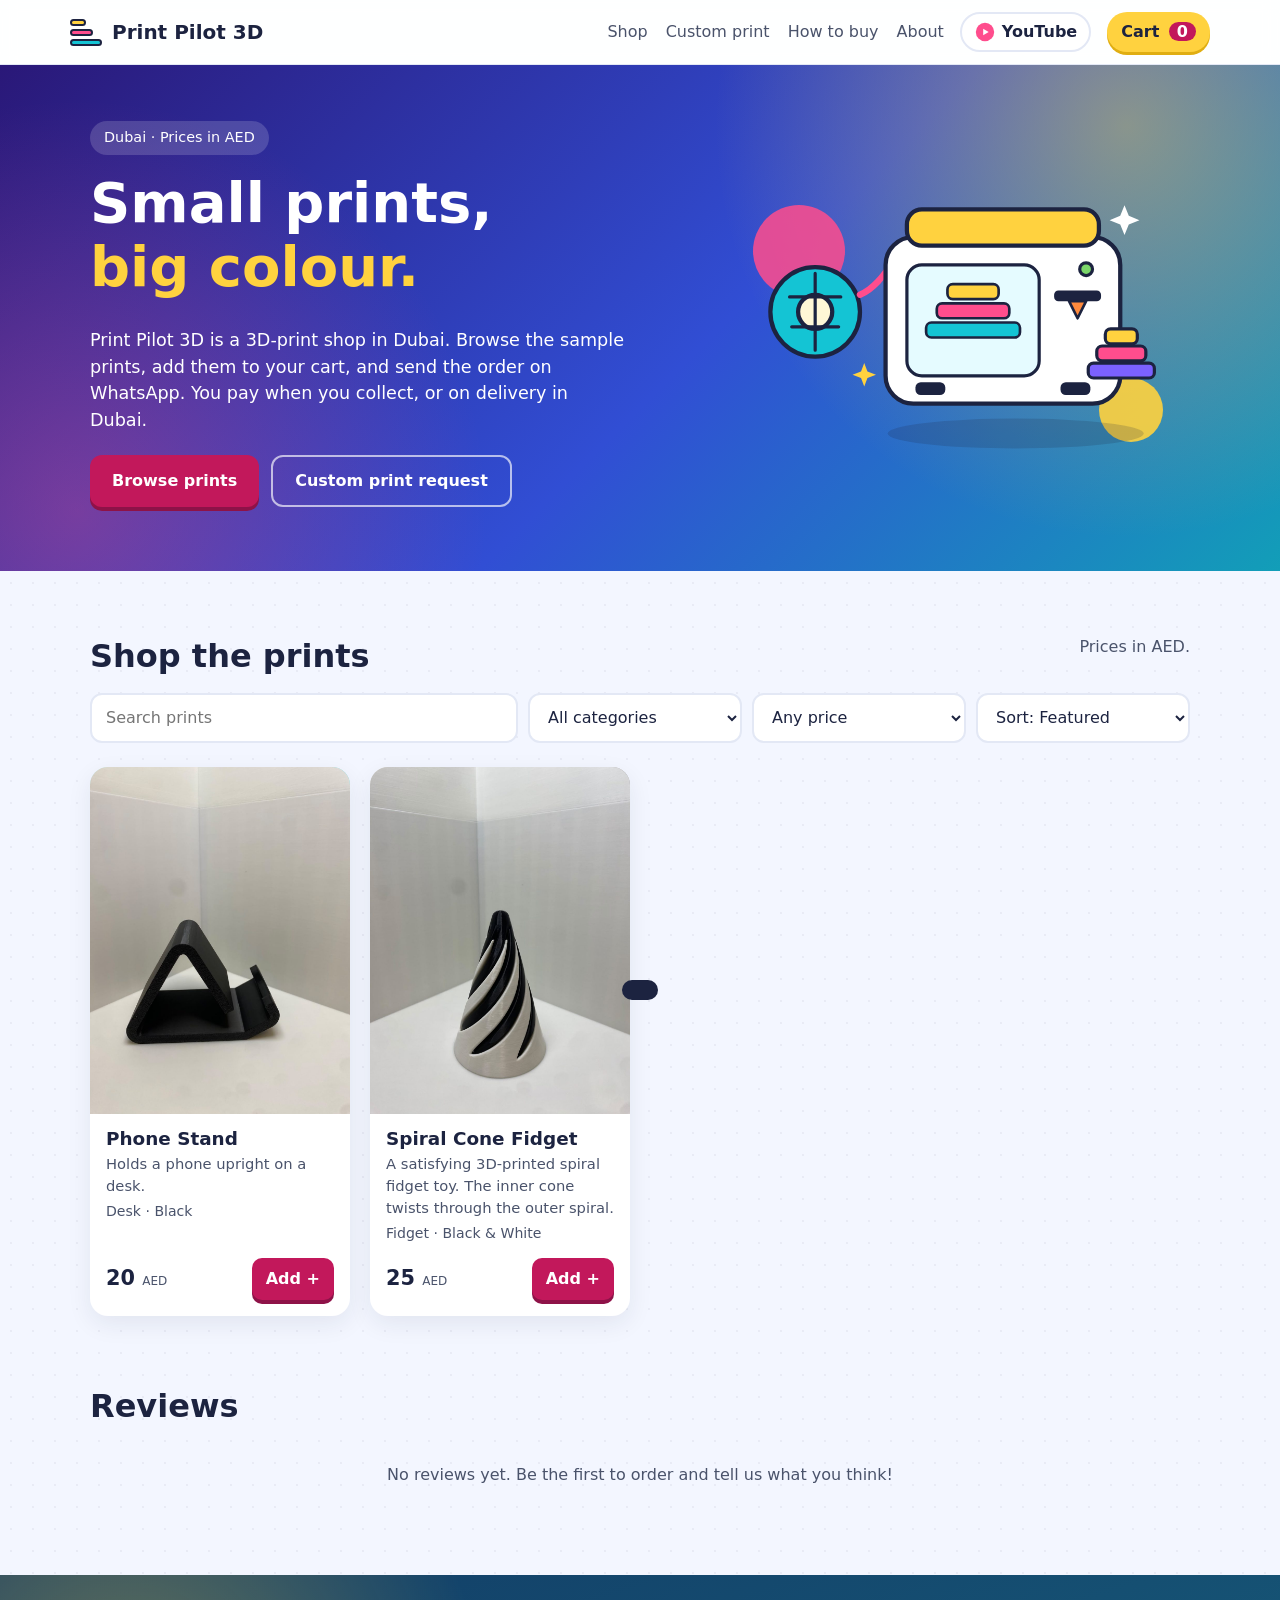
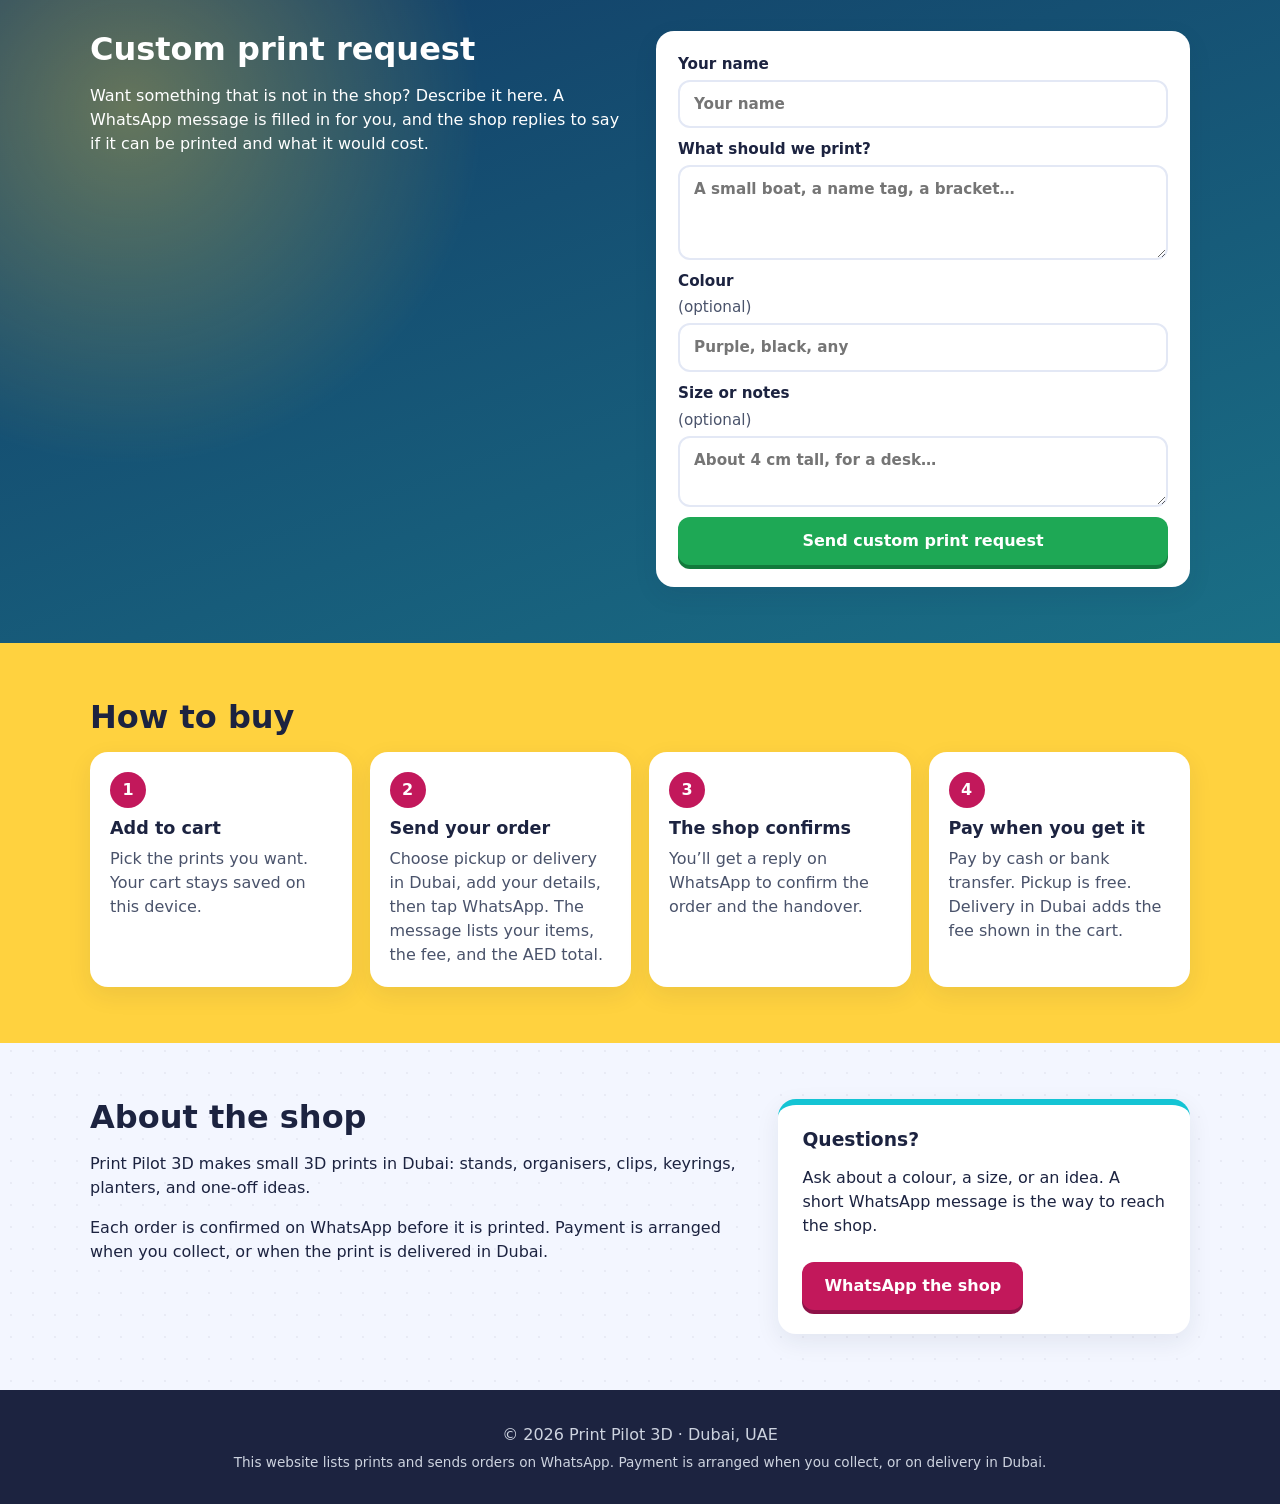
==== index.html @ 1ebc26e0 "Lock down the shop and block unsafe deploys Add a content security policy, keep orders on the shop W" ====
<!DOCTYPE html>
<html lang="en">
<head>
<!--
  Print Pilot 3D
  Products, prices, and the WhatsApp number live in script.js (look for SHOP and PRODUCTS).
  The shop name in the title is filled in from that same file.
-->
<meta charset="UTF-8">
<meta name="viewport" content="width=device-width, initial-scale=1">
<meta http-equiv="Content-Security-Policy" content="default-src 'self'; script-src 'self'; style-src 'self' https://fonts.googleapis.com; font-src 'self' https://fonts.gstatic.com; img-src 'self' data:; connect-src 'self' https://fonts.googleapis.com https://fonts.gstatic.com; form-action 'none'; base-uri 'self'; object-src 'none'">
<meta name="referrer" content="strict-origin-when-cross-origin">
<title>Print Pilot 3D – 3D prints in Dubai</title>
<meta name="description" content="Print Pilot 3D is a 3D-print shop in Dubai. Browse sample prints, request a custom print, and send your order on WhatsApp. Prices in AED.">
<meta name="theme-color" content="#2a1878">
<link rel="canonical" href="https://printpilot3d.github.io/">
<meta property="og:title" content="Print Pilot 3D">
<meta property="og:description" content="A colourful 3D-print shop in Dubai. Order on WhatsApp. Prices in AED.">
<meta property="og:type" content="website">
<meta property="og:url" content="https://printpilot3d.github.io/">
<link rel="icon" href="favicon.svg" type="image/svg+xml">
<link rel="preconnect" href="https://fonts.googleapis.com">
<link rel="preconnect" href="https://fonts.gstatic.com" crossorigin>
<link href="https://fonts.googleapis.com/css2?family=Fredoka:wght@400;500;600;700&display=swap" rel="stylesheet">
<link rel="stylesheet" href="style.css">
</head>
<body>
<a class="skip" href="#shop">Skip to prints</a>

<header class="topbar" id="top">
  <div class="container topbar-inner">
    <a href="#top" class="brand">
      <span class="brand-mark" aria-hidden="true"><span></span><span></span><span></span></span>
      <span data-shop-name>Print Pilot 3D</span>
    </a>
    <nav class="nav" aria-label="Page">
      <a href="#shop">Shop</a>
      <a href="#custom">Custom print</a>
      <a href="#how">How to buy</a>
      <a href="#about">About</a>
    </nav>
    <a id="youtubeLink" class="yt-link" target="_blank" rel="noopener noreferrer" hidden>
      <svg viewBox="0 0 24 24" aria-hidden="true"><circle cx="12" cy="12" r="10" fill="#ff4d8d"></circle><path d="M10 8.5v7l6-3.5z" fill="#fff"></path></svg>
      <span>YouTube</span>
    </a>
    <button class="cart-btn" id="cartOpen" type="button" aria-label="Open cart">Cart <span id="cartCount">0</span></button>
  </div>
</header>

<section class="hero">
  <div class="container hero-inner">
    <div class="hero-text">
      <span class="pill">Dubai · Prices in AED</span>
      <h1>Small prints,<br><span class="hl">big colour.</span></h1>
      <p>Print Pilot 3D is a 3D-print shop in Dubai. Browse the sample prints, add them to your cart, and send the order on WhatsApp. You pay when you collect, or on delivery in Dubai.</p>
      <div class="hero-cta">
        <a href="#shop" class="btn btn-primary">Browse prints</a>
        <a href="#custom" class="btn btn-ghost">Custom print request</a>
      </div>
    </div>
    <div class="hero-art" aria-hidden="true">
      <span class="blob b1"></span>
      <span class="blob b2"></span>
      <svg class="hero-svg" viewBox="0 0 400 300" preserveAspectRatio="xMidYMid meet">
        <ellipse cx="250" cy="262" rx="120" ry="14" fill="rgba(28,35,64,.18)"/>
        <g class="spool">
          <circle cx="62" cy="148" r="42" fill="#14c4d4" stroke="#1c2340" stroke-width="4"/>
          <circle cx="62" cy="148" r="16" fill="#fff7d6" stroke="#1c2340" stroke-width="4"/>
          <path d="M62 112 v72 M38 134 h48 M40 162 h44" stroke="#1c2340" stroke-width="3" stroke-linecap="round"/>
        </g>
        <path d="M104 132 C132 120 140 78 168 74" fill="none" stroke="#ff4d8d" stroke-width="6" stroke-linecap="round"/>
        <rect x="128" y="78" width="220" height="156" rx="26" fill="#ffffff" stroke="#1c2340" stroke-width="4"/>
        <rect x="148" y="52" width="180" height="34" rx="14" fill="#ffd23f" stroke="#1c2340" stroke-width="4"/>
        <circle cx="316" cy="108" r="6" fill="#7bd66a" stroke="#1c2340" stroke-width="3"/>
        <rect x="148" y="104" width="124" height="104" rx="14" fill="#e5fbff" stroke="#1c2340" stroke-width="3"/>
        <rect x="166" y="158" width="88" height="14" rx="5" fill="#14c4d4" stroke="#1c2340" stroke-width="2.5"/>
        <rect x="176" y="140" width="68" height="14" rx="5" fill="#ff4d8d" stroke="#1c2340" stroke-width="2.5"/>
        <rect x="186" y="122" width="48" height="14" rx="5" fill="#ffd23f" stroke="#1c2340" stroke-width="2.5"/>
        <rect x="286" y="128" width="44" height="10" rx="4" fill="#1c2340"/>
        <path d="M300 138 h16 l-8 16 z" fill="#ff8a3d" stroke="#1c2340" stroke-width="2.5" stroke-linejoin="round"/>
        <rect x="156" y="214" width="28" height="12" rx="5" fill="#1c2340"/>
        <rect x="292" y="214" width="28" height="12" rx="5" fill="#1c2340"/>
        <g class="mini-print">
          <rect x="318" y="196" width="62" height="14" rx="5" fill="#7b61ff" stroke="#1c2340" stroke-width="3"/>
          <rect x="326" y="180" width="46" height="14" rx="5" fill="#ff4d8d" stroke="#1c2340" stroke-width="3"/>
          <rect x="334" y="164" width="30" height="14" rx="5" fill="#ffd23f" stroke="#1c2340" stroke-width="3"/>
        </g>
        <path d="M352 48 l4 10 10 4 -10 4 -4 10 -4 -10 -10 -4 10 -4 z" fill="#ffffff"/>
        <path d="M108 196 l3 8 8 3 -8 3 -3 8 -3 -8 -8 -3 8 -3 z" fill="#ffd23f"/>
      </svg>
    </div>
  </div>
</section>

<main id="shop" class="container">
  <div class="section-head">
    <h2>Shop the prints</h2>
    <p class="muted">Prices in AED.</p>
  </div>

  <p id="exampleBanner" class="notice" hidden><strong>Example prints.</strong> Anything with an EXAMPLE label is a sample, not real stock. Replace those in <code>script.js</code> before you take orders.</p>

  <div class="filters">
    <input type="search" id="search" placeholder="Search prints" aria-label="Search prints">
    <select id="categoryFilter" aria-label="Filter by category"><option value="all">All categories</option></select>
    <select id="priceFilter" aria-label="Filter by price">
      <option value="all">Any price</option>
      <option value="under-25">Under 25 AED</option>
      <option value="25-40">25 – 40 AED</option>
      <option value="over-40">Over 40 AED</option>
    </select>
    <select id="sort" aria-label="Sort">
      <option value="default">Sort: Featured</option>
      <option value="price-asc">Price: low to high</option>
      <option value="price-desc">Price: high to low</option>
      <option value="name">Name A–Z</option>
    </select>
  </div>

  <div id="grid" class="grid"></div>
  <p id="empty" class="empty" hidden>No prints match that search. Try a different word.</p>

  <section id="reviews" class="reviews" aria-labelledby="reviewsTitle">
    <div class="section-head">
      <h2 id="reviewsTitle">Reviews</h2>
    </div>
    <div id="reviewList" class="review-list" hidden></div>
    <p id="reviewEmpty" class="empty" hidden>No reviews yet. Be the first to order and tell us what you think!</p>
  </section>
</main>

<section id="custom" class="custom-band">
  <div class="container custom-inner">
    <div>
      <h2>Custom print request</h2>
      <p>Want something that is not in the shop? Describe it here. A WhatsApp message is filled in for you, and the shop replies to say if it can be printed and what it would cost.</p>
    </div>
    <form id="customForm" class="custom-form">
      <label>Your name
        <input name="name" required maxlength="80" autocomplete="name" placeholder="Your name">
      </label>
      <label>What should we print?
        <textarea name="idea" required maxlength="400" rows="3" placeholder="A small boat, a name tag, a bracket…"></textarea>
      </label>
      <label>Colour <span class="optional">(optional)</span>
        <input name="colour" maxlength="40" placeholder="Purple, black, any">
      </label>
      <label>Size or notes <span class="optional">(optional)</span>
        <textarea name="notes" maxlength="300" rows="2" placeholder="About 4 cm tall, for a desk…"></textarea>
      </label>
      <p class="form-error" id="customError" hidden></p>
      <button type="submit" class="btn btn-wa">Send custom print request</button>
      <a id="customWaLink" class="fallback" href="#" target="_blank" rel="noopener noreferrer" hidden>WhatsApp did not open? Tap here to send the message.</a>
    </form>
  </div>
</section>

<section id="how" class="band">
  <div class="container">
    <h2>How to buy</h2>
    <ol class="steps">
      <li><span>1</span><h3>Add to cart</h3><p>Pick the prints you want. Your cart stays saved on this device.</p></li>
      <li><span>2</span><h3>Send your order</h3><p>Choose pickup or delivery in Dubai, add your details, then tap WhatsApp. The message lists your items, the fee, and the AED total.</p></li>
      <li><span>3</span><h3>The shop confirms</h3><p>You’ll get a reply on WhatsApp to confirm the order and the handover.</p></li>
      <li><span>4</span><h3>Pay when you get it</h3><p>Pay by cash or bank transfer. Pickup is free. Delivery in Dubai adds the fee shown in the cart.</p></li>
    </ol>
  </div>
</section>

<section id="about" class="container about">
  <div>
    <h2>About the shop</h2>
    <p>Print Pilot 3D makes small 3D prints in Dubai: stands, organisers, clips, keyrings, planters, and one-off ideas.</p>
    <p>Each order is confirmed on WhatsApp before it is printed. Payment is arranged when you collect, or when the print is delivered in Dubai.</p>
  </div>
  <div class="about-box">
    <h3>Questions?</h3>
    <p>Ask about a colour, a size, or an idea. A short WhatsApp message is the way to reach the shop.</p>
    <a class="btn btn-primary" id="waContact" href="#" target="_blank" rel="noopener noreferrer">WhatsApp the shop</a>
  </div>
</section>

<footer class="footer">
  <div class="container">
    <p>© <span id="year"></span> <span data-shop-name>Print Pilot 3D</span> · Dubai, UAE</p>
    <p class="small">This website lists prints and sends orders on WhatsApp. Payment is arranged when you collect, or on delivery in Dubai.</p>
  </div>
</footer>

<div class="overlay" id="overlay" hidden></div>
<aside class="drawer" id="drawer" aria-hidden="true" aria-label="Shopping cart">
  <div class="drawer-head">
    <h2>Your cart</h2>
    <button class="icon-btn" id="cartClose" type="button" aria-label="Close cart">✕</button>
  </div>
  <div id="cartItems" class="cart-items"></div>
  <div class="cart-breakdown">
    <div class="cart-line"><span>Subtotal</span><strong id="cartSubtotal">0 AED</strong></div>
    <div class="cart-line"><span id="feeLabel">Pickup (free)</span><strong id="cartFee">0 AED</strong></div>
    <div class="cart-total"><span>Total</span><strong id="cartTotal">0 AED</strong></div>
  </div>

  <form id="orderForm" class="order-form" novalidate>
    <h3>Checkout</h3>
    <p class="small muted">This sends your order on WhatsApp so the shop can confirm it. Pickup is free. Delivery in Dubai is added to the total.</p>
    <fieldset class="ship-choice">
      <legend>How should we hand it over?</legend>
      <label class="ship-option">
        <input type="radio" name="fulfillment" value="pickup" checked>
        <span><strong>Pickup (free)</strong><small>Collect in Dubai</small></span>
      </label>
      <label class="ship-option">
        <input type="radio" name="fulfillment" value="delivery">
        <span><strong id="deliveryOptionName">Delivery in Dubai (+15 AED)</strong><small>Added to the total</small></span>
      </label>
    </fieldset>
    <fieldset class="ship-choice">
      <legend>How will you pay?</legend>
      <label class="ship-option">
        <input type="radio" name="payment" value="cash" checked>
        <span><strong>Cash on pickup or delivery</strong></span>
      </label>
      <label class="ship-option">
        <input type="radio" name="payment" value="transfer">
        <span><strong>Bank transfer</strong><small>We'll send bank details on WhatsApp after you order</small></span>
      </label>
      <label class="ship-option" id="cardOption" hidden>
        <input type="radio" name="payment" value="card">
        <span><strong>Card payment online</strong><small>A pay button appears after you send the order</small></span>
      </label>
    </fieldset>
    <label>Name
      <input name="name" required maxlength="80" autocomplete="name" placeholder="Your name">
    </label>
    <label>Phone
      <input name="phone" type="tel" required maxlength="30" autocomplete="tel" inputmode="tel" placeholder="05x xxx xxxx">
    </label>
    <div id="addressFields" hidden>
      <label>Area
        <input id="areaInput" name="area" maxlength="80" autocomplete="address-level2" placeholder="Marina, JVC, Deira…">
      </label>
      <label>Building / villa
        <input id="buildingInput" name="building" maxlength="120" autocomplete="address-line1" placeholder="Building, villa, and apartment">
      </label>
    </div>
    <label>Notes
      <textarea name="notes" maxlength="300" rows="2" placeholder="Colour, gate, floor, or anything else"></textarea>
    </label>
    <p class="form-error" id="formError" hidden></p>
    <button type="submit" class="btn btn-wa">Order on WhatsApp</button>
    <a id="orderWaLink" class="fallback" href="#" target="_blank" rel="noopener noreferrer" hidden>WhatsApp did not open? Tap here to send the message.</a>
    <a id="cardPayLink" class="btn btn-primary" target="_blank" rel="noopener noreferrer" hidden>Pay by card</a>
    <button type="button" class="link-btn" id="clearCart">Clear cart</button>
    <a class="link-btn" href="#custom" id="customFromCart">Custom print request</a>
  </form>
</aside>

<div class="toast" id="toast" role="status" aria-live="polite"></div>
<noscript><p class="noscript">This shop needs JavaScript to show the prints and the cart.</p></noscript>
<script src="script.js"></script>
</body>
</html>
---- style.css ----
/* =====================================================================
   Colours — change these to recolour the whole shop.
   Cyan, magenta, and yellow are the filament colours of Print Pilot 3D.
   ===================================================================== */
:root {
  --cyan: #14c4d4;
  --cyan-d: #0b7f8c;
  --magenta: #ff4d8d;
  --magenta-d: #c2185b;
  --yellow: #ffd23f;
  --yellow-d: #e0ae12;
  --orange: #ff8a3d;
  --violet: #6d56e8;
  --lime: #5cb85c;
  --ink: #1c2340;
  --muted: #4a536b;
  --bg: #f3f6ff;
  --card: #fff;
  --line: #e3e8f5;
  --radius: 18px;
  --shadow: 0 8px 24px rgba(28, 35, 64, .08);
}

* { box-sizing: border-box; }
html { scroll-behavior: smooth; }
body {
  margin: 0;
  font-family: "Fredoka", system-ui, -apple-system, "Segoe UI", Roboto, sans-serif;
  color: var(--ink);
  background-color: var(--bg);
  background-image: radial-gradient(rgba(28, 35, 64, .05) 1px, transparent 1px);
  background-size: 22px 22px;
  line-height: 1.5;
  overflow-wrap: break-word;
}
body.lock { overflow: hidden; }
a { color: inherit; }
h1, h2, h3 { line-height: 1.15; margin: 0 0 .5em; }
button, input, select, textarea { font: inherit; color: inherit; }
.container { max-width: 1140px; margin: 0 auto; padding: 0 20px; }
.muted { color: var(--muted); }
.small { font-size: .85rem; }
.optional { font-weight: 500; color: var(--muted); }

.skip {
  position: absolute;
  left: 12px;
  top: -48px;
  background: #fff;
  color: var(--ink);
  padding: 8px 12px;
  border-radius: 10px;
  z-index: 80;
}
.skip:focus { top: 12px; }

.topbar {
  position: sticky;
  top: 0;
  z-index: 20;
  background: rgba(255, 255, 255, .92);
  backdrop-filter: blur(8px);
  border-bottom: 1px solid var(--line);
}
.topbar-inner {
  display: flex;
  align-items: center;
  gap: 16px;
  min-height: 64px;
  flex-wrap: wrap;
  padding: 8px 0;
}
.brand {
  display: flex;
  align-items: center;
  gap: 10px;
  font-weight: 700;
  font-size: 1.25rem;
  text-decoration: none;
}
.brand-mark {
  width: 32px;
  height: 32px;
  display: grid;
  align-content: center;
  gap: 3px;
}
.brand-mark span {
  display: block;
  height: 7px;
  border-radius: 4px;
  border: 2px solid var(--ink);
}
.brand-mark span:nth-child(1) { width: 16px; background: var(--yellow); }
.brand-mark span:nth-child(2) { width: 23px; background: var(--magenta); }
.brand-mark span:nth-child(3) { width: 32px; background: var(--cyan); margin-left: 0; }
.nav { display: flex; gap: 18px; margin-left: auto; flex-wrap: wrap; }
.nav a { text-decoration: none; font-weight: 500; color: var(--muted); }
.nav a:hover { color: var(--cyan-d); }
.yt-link {
  display: inline-flex;
  align-items: center;
  gap: 6px;
  text-decoration: none;
  font-weight: 700;
  background: #fff;
  border: 2px solid var(--line);
  color: var(--ink);
  border-radius: 999px;
  padding: 6px 12px;
  min-height: 40px;
}
.yt-link svg { width: 22px; height: 22px; display: block; }
.yt-link[hidden] { display: none; }
.cart-btn {
  border: 0;
  background: var(--yellow);
  font-weight: 600;
  padding: 8px 14px;
  border-radius: 999px;
  cursor: pointer;
  box-shadow: 0 3px 0 var(--yellow-d);
}
.cart-btn span {
  background: var(--magenta-d);
  color: #fff;
  border-radius: 999px;
  padding: 0 8px;
  margin-left: 4px;
}
.cart-btn.bump { animation: bump .4s; }
@keyframes bump { 50% { transform: scale(1.12); } }

.hero {
  background:
    radial-gradient(circle at 88% 12%, rgba(255, 210, 63, .45), transparent 34%),
    radial-gradient(circle at 6% 88%, rgba(255, 77, 141, .35), transparent 32%),
    linear-gradient(135deg, #2a1878 0%, #314ed4 55%, #129eb8 100%);
  color: #fff;
  overflow: hidden;
}
.hero-inner {
  display: grid;
  grid-template-columns: 1.15fr .85fr;
  gap: 30px;
  align-items: center;
  padding-top: 56px;
  padding-bottom: 64px;
}
.hero h1 { font-size: clamp(2.1rem, 5vw, 3.5rem); }
.hl { color: var(--yellow); }
.hero p { font-size: 1.1rem; max-width: 540px; }
.pill {
  display: inline-block;
  background: rgba(255, 255, 255, .16);
  padding: 6px 14px;
  border-radius: 999px;
  font-size: .9rem;
  margin-bottom: 16px;
}
.hero-cta { display: flex; gap: 12px; flex-wrap: wrap; margin-top: 22px; }
.btn {
  display: inline-flex;
  align-items: center;
  justify-content: center;
  gap: 6px;
  border: 0;
  font-weight: 600;
  padding: 12px 22px;
  border-radius: 12px;
  cursor: pointer;
  text-decoration: none;
  text-align: center;
  transition: transform .15s, box-shadow .15s;
}
.btn:hover { transform: translateY(-2px); }
.btn:disabled { transform: none; }
.btn-primary { background: var(--magenta-d); color: #fff; box-shadow: 0 4px 0 #8e1248; }
.btn-ghost { background: #fff; color: var(--ink); border: 2px solid var(--line); }
.hero .btn-ghost { background: transparent; color: #fff; border-color: rgba(255, 255, 255, .65); }
.btn-wa { background: #1ea855; color: #fff; box-shadow: 0 4px 0 #127a3c; width: 100%; }
.hero-art { position: relative; height: 320px; }
.hero-svg { position: relative; z-index: 1; width: 100%; height: 100%; display: block; }
.blob { position: absolute; border-radius: 50%; z-index: 0; }
.b1 { width: 92px; height: 92px; background: rgba(255, 77, 141, .85); left: 4%; top: 16%; }
.b2 { width: 64px; height: 64px; background: rgba(255, 210, 63, .9); right: 6%; bottom: 10%; }
.spool, .mini-print { transform-box: fill-box; transform-origin: center; }
.spool { animation: bob 5s ease-in-out infinite; }
.mini-print { animation: bob 4.2s ease-in-out infinite; animation-delay: -1.4s; }
@keyframes bob { 50% { transform: translateY(-8px); } }

.section-head {
  display: flex;
  justify-content: space-between;
  align-items: end;
  flex-wrap: wrap;
  gap: 8px;
  margin: 48px 0 18px;
}
.section-head h2 { font-size: 2rem; margin: 0; }
.notice {
  background: #fff4f8;
  border: 2px dashed var(--magenta-d);
  border-radius: 16px;
  padding: 12px 16px;
  margin: 0 0 18px;
}
.notice code {
  font-family: ui-monospace, SFMono-Regular, Menlo, Consolas, monospace;
  font-size: .92em;
  background: #fff;
  padding: 0 5px;
  border-radius: 5px;
}
.filters { display: grid; grid-template-columns: 2fr 1fr 1fr 1fr; gap: 10px; margin-bottom: 24px; }
.filters input, .filters select, .order-form input:not([type="radio"]), .order-form textarea, .custom-form input, .custom-form textarea {
  font: inherit;
  padding: 11px 14px;
  border: 2px solid var(--line);
  border-radius: 12px;
  background: #fff;
  width: 100%;
}
.filters input:focus, .filters select:focus, .order-form input:focus, .order-form textarea:focus, .custom-form input:focus, .custom-form textarea:focus {
  outline: none;
  border-color: var(--violet);
  box-shadow: 0 0 0 3px rgba(109, 86, 232, .18);
}
:focus-visible { outline: 3px solid var(--violet); outline-offset: 2px; }

.grid {
  display: grid;
  grid-template-columns: repeat(auto-fill, minmax(230px, 1fr));
  gap: 20px;
  padding-bottom: 64px;
}
.product {
  background: var(--card);
  border-radius: var(--radius);
  box-shadow: var(--shadow);
  overflow: hidden;
  display: flex;
  flex-direction: column;
  transition: transform .2s, box-shadow .2s;
}
.product:hover { transform: translateY(-4px); box-shadow: 0 14px 30px rgba(28, 35, 64, .14); }
.thumb {
  position: relative;
  aspect-ratio: 4 / 3;
  display: flex;
  align-items: flex-end;
  justify-content: center;
  padding: 12px 12px 8px;
  background: linear-gradient(135deg, #ddd6ff, var(--violet));
}
.art { width: min(88%, 230px); margin-top: 16px; }
.art svg, .ci-thumb svg { width: 100%; height: auto; display: block; }
.art img.photo, .ci-thumb img.photo { width: 100%; height: 100%; object-fit: cover; object-position: center; display: block; }
.thumb.has-photo { padding: 0; align-items: stretch; }
.thumb.has-photo .art { position: relative; width: 100%; height: 100%; margin: 0; }
.thumb.has-photo .art img.photo { border-radius: 0; }
.thumb .photo-alt { position: absolute; inset: 0; opacity: 0; }
.thumb:hover .photo-alt,
.thumb.show-alt .photo-alt { opacity: 1; }
.ci-thumb.has-photo { padding: 0; overflow: hidden; }
.ci-thumb.has-photo img.photo { border-radius: 10px; }
.tag {
  position: absolute;
  z-index: 2;
  top: 10px;
  left: 10px;
  background: var(--ink);
  color: #fff;
  border: 2px solid var(--yellow);
  font-size: .72rem;
  font-weight: 700;
  padding: 2px 9px;
  border-radius: 999px;
  letter-spacing: .04em;
}
.p-body { padding: 14px 16px 16px; display: flex; flex-direction: column; gap: 4px; flex: 1; }
.p-body h3 { font-size: 1.15rem; margin: 0; }
.blurb { margin: 0; color: var(--muted); font-size: .92rem; }
.p-meta { font-size: .88rem; color: var(--muted); }
.example-note {
  margin: 2px 0 0;
  font-size: .75rem;
  font-weight: 700;
  letter-spacing: .03em;
  text-transform: uppercase;
  color: var(--magenta-d);
}
.p-foot { display: flex; justify-content: space-between; align-items: center; margin-top: auto; padding-top: 10px; gap: 8px; }
.price { font-size: 1.3rem; font-weight: 700; }
.price small { font-size: .75rem; color: var(--muted); font-weight: 500; }
.add { padding: 9px 14px; border-radius: 10px; }
.add:disabled { background: #b7bdcc; box-shadow: none; cursor: not-allowed; color: #fff; }
.empty { text-align: center; color: var(--muted); padding: 20px 0 60px; }
.reviews { padding-bottom: 12px; }
.reviews .section-head { margin-top: 8px; }
.review-list { display: grid; grid-template-columns: repeat(auto-fill, minmax(240px, 1fr)); gap: 16px; padding-bottom: 36px; }
.review-list[hidden] { display: none; }
.review { background: var(--card); border-radius: var(--radius); box-shadow: var(--shadow); padding: 16px 18px; }
.review-text { margin: 0 0 10px; }
.review-who { margin: 0; font-weight: 700; }
.review-product { margin: 2px 0 0; color: var(--muted); font-size: .88rem; }
.stars { margin: 0 0 8px; color: #7a5b00; letter-spacing: .08em; font-size: 1.05rem; }

/* Picture backgrounds. The class is "t-" plus the category in lowercase.
   Desk, Tech, Fidget, Cables, Gifts, and Home are ready. A new category uses purple
   unless you add a matching rule here. */
.t-desk { background: linear-gradient(135deg, #c8f6fb, #14c4d4); }
.t-fidget { background: linear-gradient(135deg, #f7f7f8, #2c2c33); }
.t-tech { background: linear-gradient(135deg, #ddd6ff, #6d56e8); }
.t-cables { background: linear-gradient(135deg, #ffe0c2, #ff8a3d); }
.t-gifts { background: linear-gradient(135deg, #ffd0e2, #ff4d8d); }
.t-home { background: linear-gradient(135deg, #d9f5c8, #5cb85c); }

.custom-band {
  background:
    radial-gradient(circle at 10% 20%, rgba(255, 210, 63, .35), transparent 28%),
    linear-gradient(160deg, #123c66 0%, #1a6f86 100%);
  color: #fff;
  padding: 56px 0;
}
.custom-band h2 { font-size: 2rem; }
.custom-inner { display: grid; grid-template-columns: 1fr 1fr; gap: 32px; align-items: start; }
.custom-form, .about-box, .steps li {
  background: #fff;
  color: var(--ink);
  border-radius: var(--radius);
  box-shadow: var(--shadow);
}
.custom-form { padding: 22px; display: flex; flex-direction: column; gap: 10px; }
.custom-form label, .order-form label { display: flex; flex-direction: column; gap: 4px; font-weight: 600; font-size: .95rem; }

.band { background: var(--yellow); padding: 56px 0; }
.band h2 { font-size: 2rem; }
.steps { list-style: none; padding: 0; margin: 0; display: grid; grid-template-columns: repeat(4, 1fr); gap: 18px; }
.steps li { padding: 20px; }
.steps span {
  display: inline-grid;
  place-items: center;
  width: 36px;
  height: 36px;
  border-radius: 50%;
  background: var(--magenta-d);
  color: #fff;
  font-weight: 700;
  margin-bottom: 10px;
}
.steps h3 { font-size: 1.1rem; }
.steps p { margin: 0; color: var(--muted); }

.about { display: grid; grid-template-columns: 1.6fr 1fr; gap: 30px; padding: 56px 20px; align-items: start; }
.about h2 { font-size: 2rem; }
.about-box { padding: 24px; border-top: 6px solid var(--cyan); }
.about-box .btn { margin-top: 8px; }

.footer { background: var(--ink); color: #cdd3df; padding: 28px 0; text-align: center; }
.footer p { margin: .3em 0; }

.overlay { position: fixed; inset: 0; background: rgba(10, 14, 25, .45); z-index: 30; }
.drawer {
  position: fixed;
  top: 0;
  right: 0;
  height: 100%;
  width: min(420px, 100%);
  background: #fff;
  z-index: 40;
  transform: translateX(100%);
  transition: transform .3s ease;
  display: flex;
  flex-direction: column;
  padding: 20px;
  overflow-y: auto;
}
.drawer.open { transform: none; }
.drawer-head { display: flex; justify-content: space-between; align-items: center; }
.drawer-head h2 { margin: 0; }
.icon-btn {
  border: 0;
  background: var(--bg);
  width: 36px;
  height: 36px;
  border-radius: 50%;
  cursor: pointer;
  font-size: 1rem;
}
.cart-items { margin: 16px 0; display: flex; flex-direction: column; gap: 10px; }
.cart-empty { color: var(--muted); text-align: center; padding: 20px 0; }
.ci {
  display: grid;
  grid-template-columns: 52px 1fr auto;
  gap: 10px;
  align-items: center;
  padding: 10px;
  border: 1px solid var(--line);
  border-radius: 12px;
}
.ci-thumb {
  width: 52px;
  height: 52px;
  border-radius: 10px;
  display: grid;
  place-items: center;
  padding: 4px;
}
.ci-name { font-weight: 600; font-size: .95rem; }
.ci-sub { font-size: .8rem; color: var(--muted); }
.qty { display: flex; align-items: center; gap: 6px; }
.qty button {
  width: 32px;
  height: 32px;
  border-radius: 8px;
  border: 1px solid var(--line);
  background: #fff;
  cursor: pointer;
}
.ci-remove {
  border: 0;
  background: none;
  color: var(--magenta-d);
  cursor: pointer;
  padding: 0;
  font-size: .8rem;
}
.cart-breakdown { display: flex; flex-direction: column; gap: 6px; padding-top: 12px; }
.cart-line, .cart-total { display: flex; justify-content: space-between; gap: 12px; align-items: baseline; }
.cart-line { font-size: .95rem; color: var(--muted); }
.cart-line strong { color: var(--ink); font-weight: 600; }
.cart-total {
  font-size: 1.2rem;
  padding-top: 8px;
  border-top: 2px dashed var(--line);
}
.ship-choice { border: 0; margin: 0; padding: 0; display: grid; gap: 8px; }
.ship-choice legend { font-weight: 700; padding: 0; margin-bottom: 2px; }
.order-form .ship-option {
  display: grid;
  grid-template-columns: 1.15rem 1fr;
  flex-direction: row;
  gap: 10px;
  align-items: center;
  border: 2px solid var(--line);
  border-radius: 12px;
  padding: 12px;
  cursor: pointer;
  min-height: 44px;
  font-weight: 500;
  text-align: left;
}
.order-form .ship-option[hidden] { display: none; }
.ship-option.selected { border-color: var(--cyan-d); background: #e7f9fc; }
.ship-option strong { display: block; font-weight: 700; }
.ship-option small { display: block; color: var(--muted); font-weight: 500; }
.ship-option input { width: 1.15rem; height: 1.15rem; margin: 0; accent-color: var(--cyan-d); }
#addressFields { display: grid; gap: 10px; }
#addressFields[hidden] { display: none; }
.order-form { display: flex; flex-direction: column; gap: 10px; margin-top: 6px; }
.order-form h3 { margin: 0; }
.form-error { color: var(--magenta-d); margin: 0; font-size: .9rem; font-weight: 600; }
.fallback { font-size: .9rem; font-weight: 600; color: var(--cyan-d); }
#cardPayLink { width: 100%; }
#cardPayLink[hidden] { display: none; }
.link-btn {
  background: none;
  border: 0;
  color: var(--muted);
  text-decoration: underline;
  cursor: pointer;
  font-size: .85rem;
  padding: 0;
  text-align: left;
}
.toast {
  position: fixed;
  bottom: 20px;
  left: 50%;
  transform: translate(-50%, 120px);
  background: var(--ink);
  color: #fff;
  padding: 10px 18px;
  border-radius: 999px;
  z-index: 50;
  transition: transform .3s;
  font-weight: 500;
  max-width: calc(100% - 32px);
  text-align: center;
}
.toast.show { transform: translate(-50%, 0); }
.noscript {
  margin: 0;
  padding: 12px 16px;
  background: var(--yellow);
  text-align: center;
}

@media (max-width: 860px) {
  .hero-inner { grid-template-columns: 1fr; padding-top: 36px; padding-bottom: 36px; }
  .hero-art { height: 240px; }
  .filters { grid-template-columns: 1fr 1fr; }
  .filters input { grid-column: 1 / -1; }
  .steps, .custom-inner, .about { grid-template-columns: 1fr; }
}
@media (max-width: 640px) {
  .nav { order: 3; flex: 1 0 100%; margin-left: 0; justify-content: space-between; gap: 10px; }
  .cart-btn { margin-left: auto; }
  .steps { grid-template-columns: 1fr; }
  .grid { grid-template-columns: 1fr 1fr; gap: 12px; }
  .p-body { padding: 10px 12px 12px; }
  .p-body h3 { font-size: 1rem; }
  .p-foot { flex-direction: column; align-items: stretch; }
  .price { font-size: 1.1rem; }
  .add { min-height: 44px; }
  .container { padding-left: 16px; padding-right: 16px; }
}
@media (max-width: 380px) {
  .grid { grid-template-columns: 1fr; }
}
@media (prefers-reduced-motion: reduce) {
  html { scroll-behavior: auto; }
  *, *::before, *::after {
    animation: none !important;
    transition: none !important;
  }
}
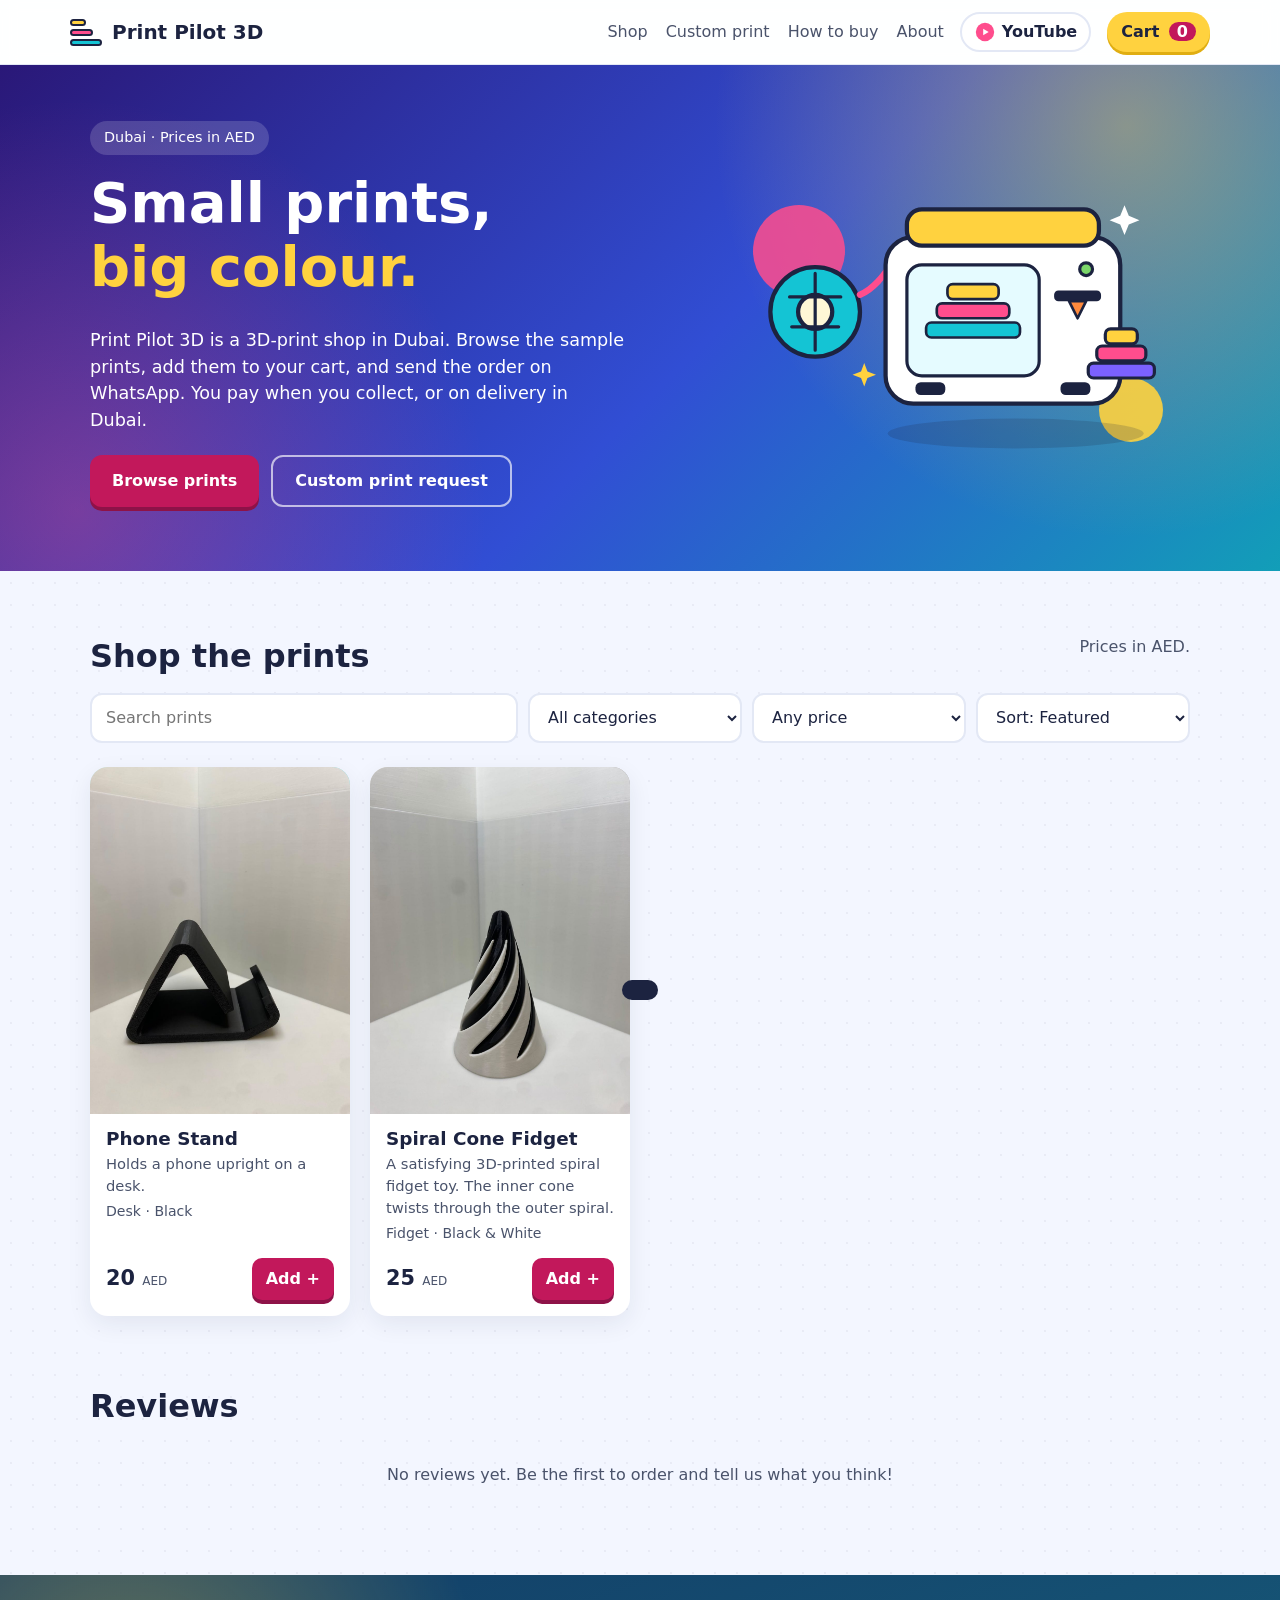
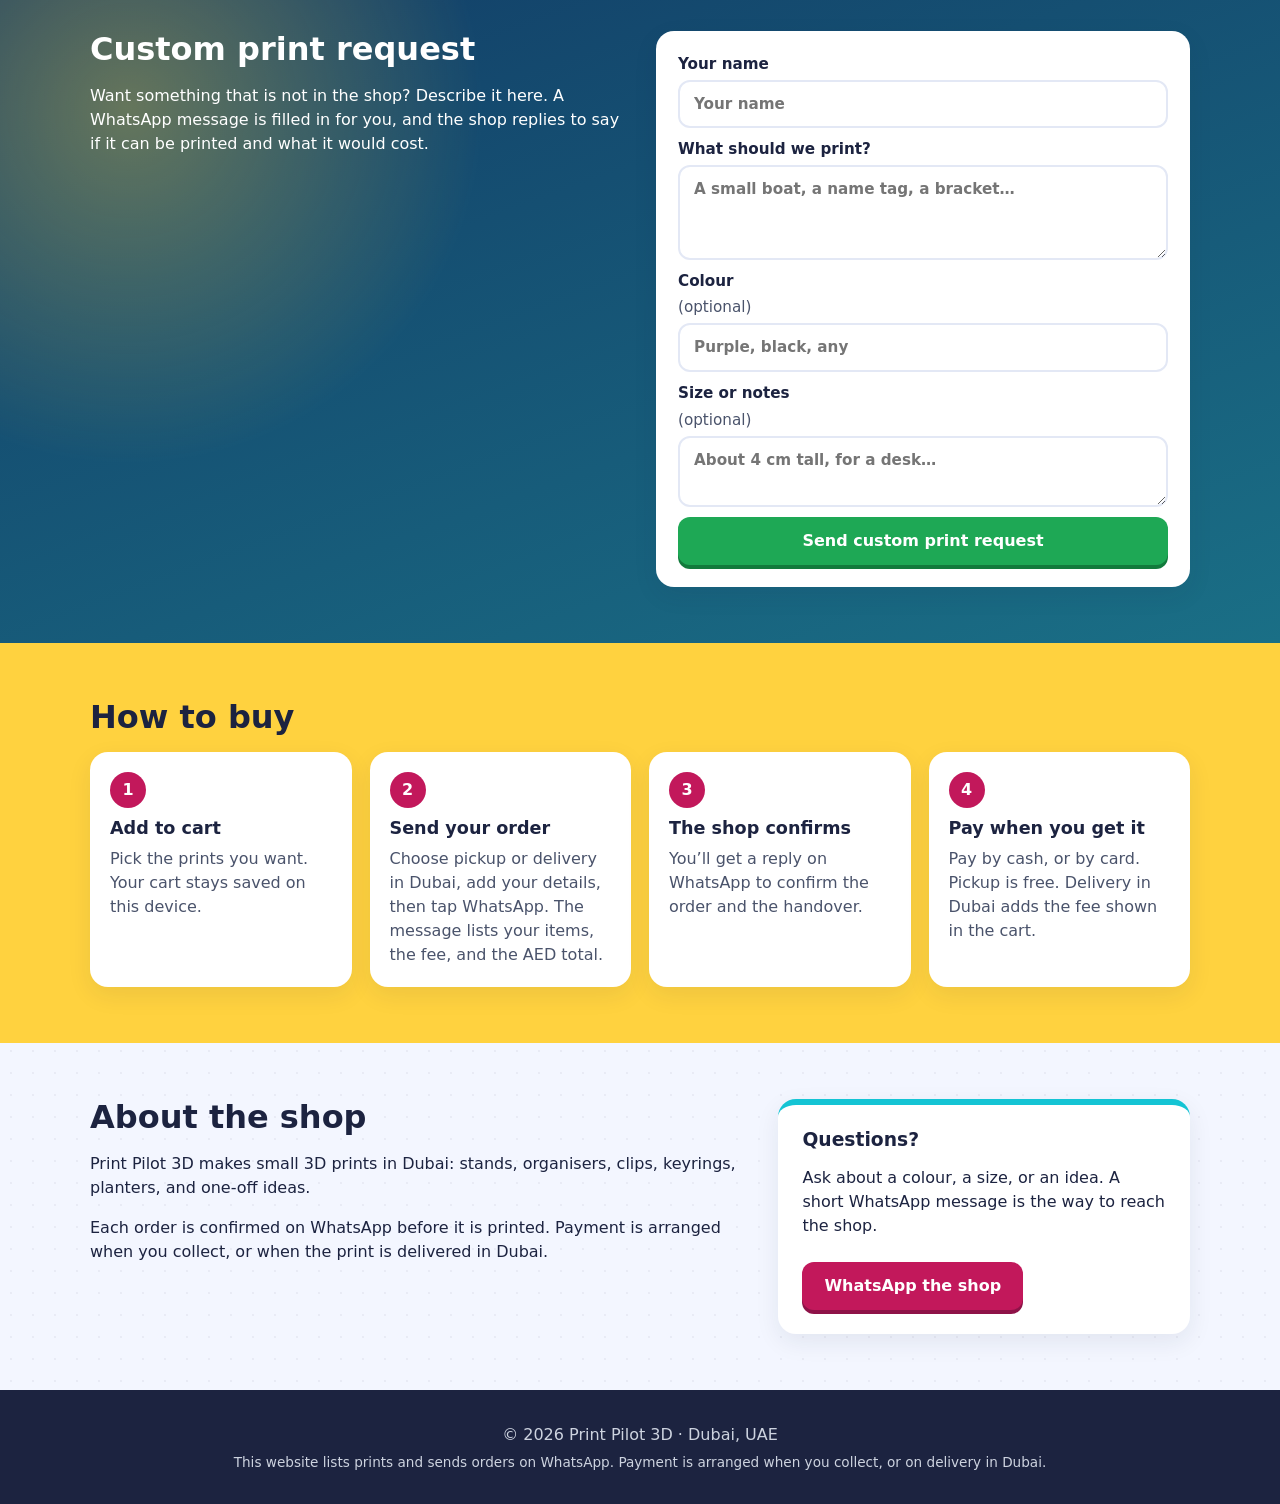
==== commit 1d1ca84e: "Update checkout payment and address Remove bank transfer, always offer credit card, and ask for an a" ====
--- a/index.html
+++ b/index.html
@@ -162,7 +162,7 @@
       <li><span>1</span><h3>Add to cart</h3><p>Pick the prints you want. Your cart stays saved on this device.</p></li>
       <li><span>2</span><h3>Send your order</h3><p>Choose pickup or delivery in Dubai, add your details, then tap WhatsApp. The message lists your items, the fee, and the AED total.</p></li>
       <li><span>3</span><h3>The shop confirms</h3><p>You’ll get a reply on WhatsApp to confirm the order and the handover.</p></li>
-      <li><span>4</span><h3>Pay when you get it</h3><p>Pay by cash or bank transfer. Pickup is free. Delivery in Dubai adds the fee shown in the cart.</p></li>
+      <li><span>4</span><h3>Pay when you get it</h3><p>Pay by cash, or by card. Pickup is free. Delivery in Dubai adds the fee shown in the cart.</p></li>
     </ol>
   </div>
 </section>
@@ -220,13 +220,9 @@
         <input type="radio" name="payment" value="cash" checked>
         <span><strong>Cash on pickup or delivery</strong></span>
       </label>
-      <label class="ship-option">
-        <input type="radio" name="payment" value="transfer">
-        <span><strong>Bank transfer</strong><small>We'll send bank details on WhatsApp after you order</small></span>
-      </label>
-      <label class="ship-option" id="cardOption" hidden>
+      <label class="ship-option" id="cardOption">
         <input type="radio" name="payment" value="card">
-        <span><strong>Card payment online</strong><small>A pay button appears after you send the order</small></span>
+        <span><strong>Pay with credit card</strong><small id="cardOptionNote">We'll send you a secure card payment link on WhatsApp.</small></span>
       </label>
     </fieldset>
     <label>Name
@@ -243,6 +239,9 @@
         <input id="buildingInput" name="building" maxlength="120" autocomplete="address-line1" placeholder="Building, villa, and apartment">
       </label>
     </div>
+    <label>Address
+      <input id="addressInput" name="address" maxlength="120" autocomplete="street-address" placeholder="Full address">
+    </label>
     <label>Notes
       <textarea name="notes" maxlength="300" rows="2" placeholder="Colour, gate, floor, or anything else"></textarea>
     </label>
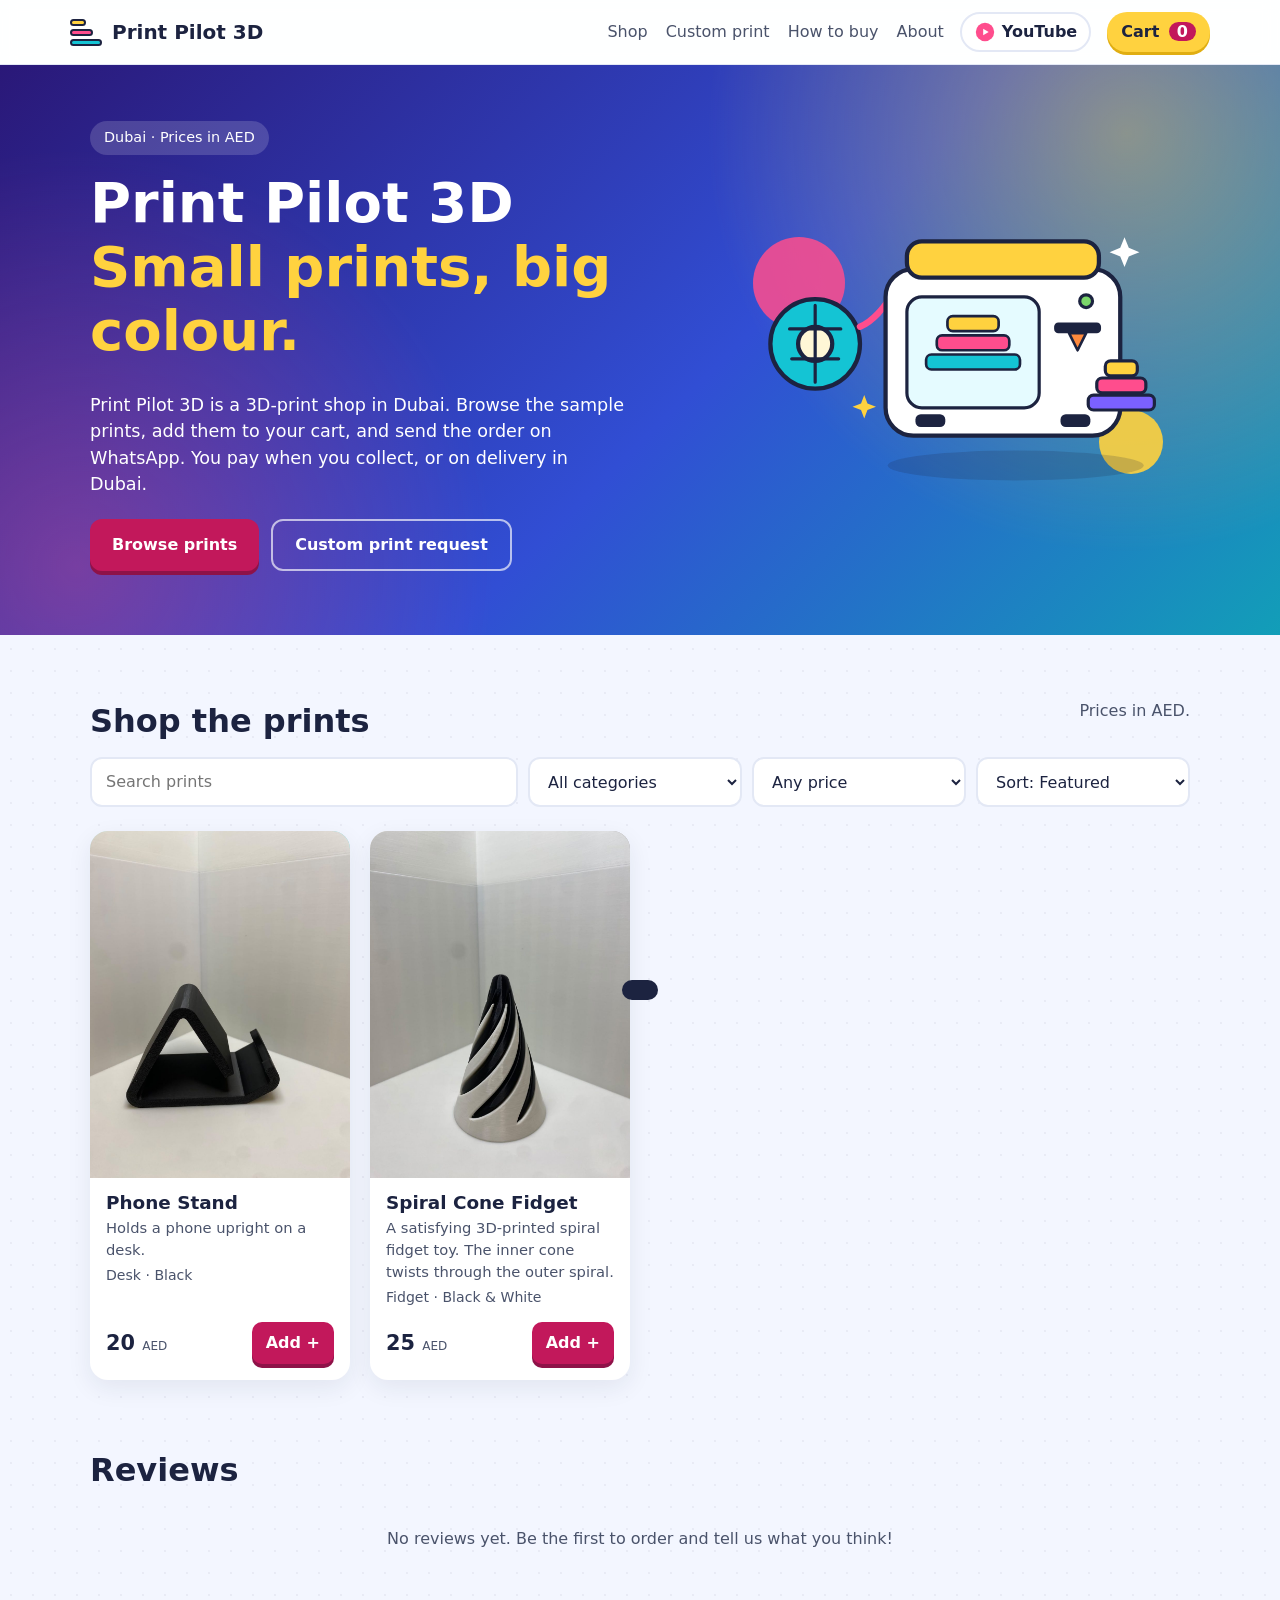
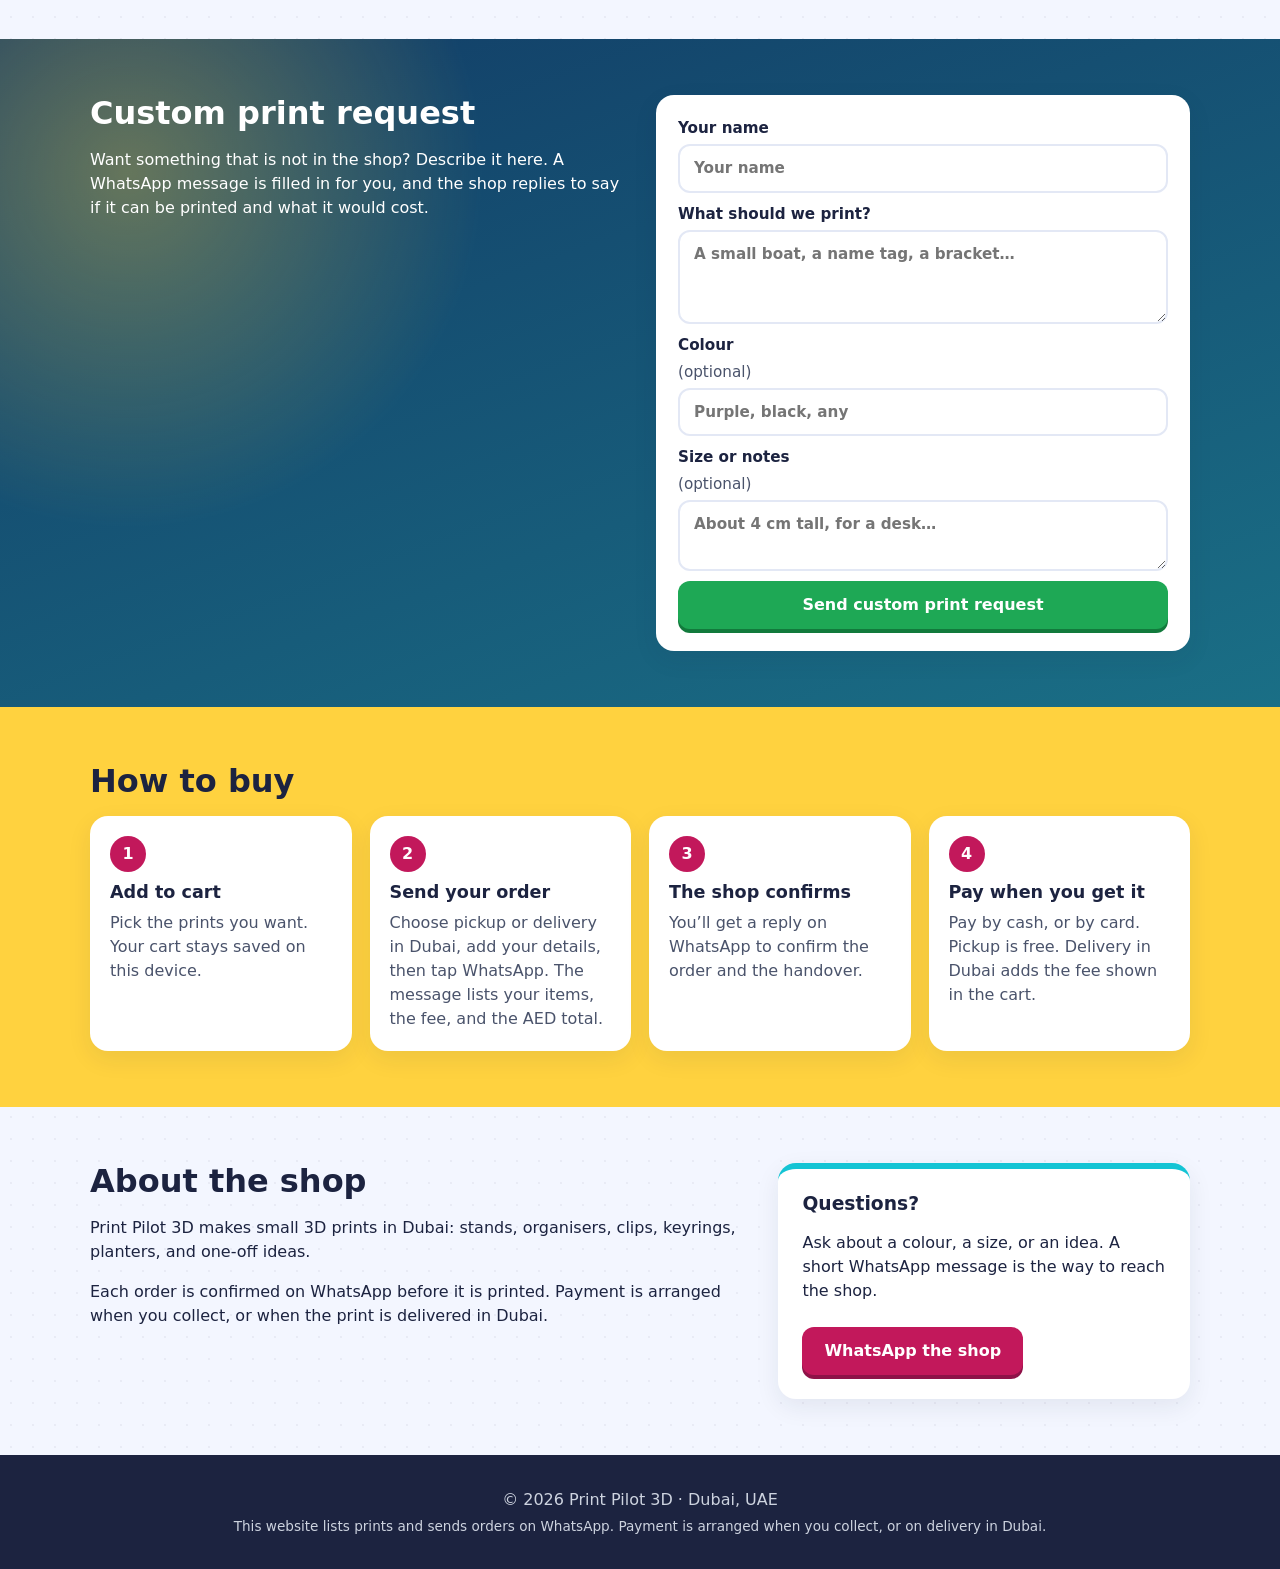
==== commit 6c47c8f1: "Make the shop easier to find and share Add search and social tags, a share image, product descriptio" ====
--- a/index.html
+++ b/index.html
@@ -8,19 +8,71 @@
 -->
 <meta charset="UTF-8">
 <meta name="viewport" content="width=device-width, initial-scale=1">
-<meta http-equiv="Content-Security-Policy" content="default-src 'self'; script-src 'self'; style-src 'self' https://fonts.googleapis.com; font-src 'self' https://fonts.gstatic.com; img-src 'self' data:; connect-src 'self' https://fonts.googleapis.com https://fonts.gstatic.com; form-action 'none'; base-uri 'self'; object-src 'none'">
+<meta http-equiv="Content-Security-Policy" content="default-src 'self'; script-src 'self'; style-src 'self' https://fonts.googleapis.com; font-src 'self' https://fonts.gstatic.com; img-src 'self' data:; connect-src 'self' https://formsubmit.co; form-action 'none'; base-uri 'self'; object-src 'none'">
 <meta name="referrer" content="strict-origin-when-cross-origin">
-<title>Print Pilot 3D – 3D prints in Dubai</title>
-<meta name="description" content="Print Pilot 3D is a 3D-print shop in Dubai. Browse sample prints, request a custom print, and send your order on WhatsApp. Prices in AED.">
+<title>Print Pilot 3D | 3D Printed Fidgets &amp; Phone Stands in Dubai, UAE</title>
+<meta name="description" content="3D printed fidget toys and phone stands in Dubai, UAE. Order on WhatsApp, pay by cash or card, and choose pickup or delivery across the UAE.">
+<meta name="keywords" content="Print Pilot 3D, 3D printed fidget, phone stand, Dubai, UAE, cash, card">
 <meta name="theme-color" content="#2a1878">
 <link rel="canonical" href="https://printpilot3d.github.io/">
-<meta property="og:title" content="Print Pilot 3D">
-<meta property="og:description" content="A colourful 3D-print shop in Dubai. Order on WhatsApp. Prices in AED.">
+<meta property="og:title" content="Print Pilot 3D | 3D Printed Fidgets &amp; Phone Stands in Dubai, UAE">
+<meta property="og:description" content="3D printed fidget toys and phone stands in Dubai, UAE. Order on WhatsApp, pay by cash or card, and choose pickup or delivery across the UAE.">
+<meta property="og:url" content="https://printpilot3d.github.io/">
 <meta property="og:type" content="website">
-<meta property="og:url" content="https://printpilot3d.github.io/">
+<meta property="og:site_name" content="Print Pilot 3D">
+<meta property="og:image" content="https://printpilot3d.github.io/images/og-image.jpg">
+<meta property="og:image:width" content="1200">
+<meta property="og:image:height" content="630">
+<meta property="og:image:alt" content="Print Pilot 3D, with a black phone stand and a black and white spiral fidget">
+<meta name="twitter:card" content="summary_large_image">
+<meta name="twitter:title" content="Print Pilot 3D | 3D Printed Fidgets &amp; Phone Stands in Dubai, UAE">
+<meta name="twitter:description" content="3D printed fidget toys and phone stands in Dubai, UAE. Order on WhatsApp, pay by cash or card, and choose pickup or delivery across the UAE.">
+<meta name="twitter:image" content="https://printpilot3d.github.io/images/og-image.jpg">
+<script type="application/ld+json" id="site-schema">
+{
+  "@context": "https://schema.org",
+  "@graph": [
+    {
+      "@type": ["Organization", "OnlineStore"],
+      "name": "Print Pilot 3D",
+      "url": "https://printpilot3d.github.io/",
+      "logo": "https://printpilot3d.github.io/favicon.svg",
+      "image": "https://printpilot3d.github.io/images/og-image.jpg",
+      "sameAs": ["https://www.youtube.com/@PrintPilot3D-p1t"],
+      "areaServed": { "@type": "Country", "name": "AE" }
+    },
+    {
+      "@type": "Product",
+      "name": "Phone Stand",
+      "image": "https://printpilot3d.github.io/images/phone-stand-side.jpg",
+      "description": "Holds a phone upright on a desk.",
+      "brand": { "@type": "Brand", "name": "Print Pilot 3D" },
+      "offers": {
+        "@type": "Offer",
+        "price": "20",
+        "priceCurrency": "AED",
+        "availability": "https://schema.org/InStock",
+        "url": "https://printpilot3d.github.io/"
+      }
+    },
+    {
+      "@type": "Product",
+      "name": "Spiral Cone Fidget",
+      "image": "https://printpilot3d.github.io/images/spiral-cone-fidget.jpg",
+      "description": "A satisfying 3D-printed spiral fidget toy. The inner cone twists through the outer spiral.",
+      "brand": { "@type": "Brand", "name": "Print Pilot 3D" },
+      "offers": {
+        "@type": "Offer",
+        "price": "25",
+        "priceCurrency": "AED",
+        "availability": "https://schema.org/InStock",
+        "url": "https://printpilot3d.github.io/"
+      }
+    }
+  ]
+}
+</script>
 <link rel="icon" href="favicon.svg" type="image/svg+xml">
-<link rel="preconnect" href="https://fonts.googleapis.com">
-<link rel="preconnect" href="https://fonts.gstatic.com" crossorigin>
 <link href="https://fonts.googleapis.com/css2?family=Fredoka:wght@400;500;600;700&display=swap" rel="stylesheet">
 <link rel="stylesheet" href="style.css">
 </head>
@@ -51,7 +103,7 @@
   <div class="container hero-inner">
     <div class="hero-text">
       <span class="pill">Dubai · Prices in AED</span>
-      <h1>Small prints,<br><span class="hl">big colour.</span></h1>
+      <h1>Print Pilot 3D<br><span class="hl">Small prints, big colour.</span></h1>
       <p>Print Pilot 3D is a 3D-print shop in Dubai. Browse the sample prints, add them to your cart, and send the order on WhatsApp. You pay when you collect, or on delivery in Dubai.</p>
       <div class="hero-cta">
         <a href="#shop" class="btn btn-primary">Browse prints</a>
@@ -248,7 +300,11 @@
     <p class="form-error" id="formError" hidden></p>
     <button type="submit" class="btn btn-wa">Order on WhatsApp</button>
     <a id="orderWaLink" class="fallback" href="#" target="_blank" rel="noopener noreferrer" hidden>WhatsApp did not open? Tap here to send the message.</a>
-    <a id="cardPayLink" class="btn btn-primary" target="_blank" rel="noopener noreferrer" hidden>Pay by card</a>
+    <div id="cardPaySection" hidden>
+      <h3>Pay by card</h3>
+      <div id="cardPayButtons"></div>
+      <p id="cardPayNote" class="small muted" hidden></p>
+    </div>
     <button type="button" class="link-btn" id="clearCart">Clear cart</button>
     <a class="link-btn" href="#custom" id="customFromCart">Custom print request</a>
   </form>
--- a/style.css
+++ b/style.css
@@ -462,8 +462,11 @@
 .order-form h3 { margin: 0; }
 .form-error { color: var(--magenta-d); margin: 0; font-size: .9rem; font-weight: 600; }
 .fallback { font-size: .9rem; font-weight: 600; color: var(--cyan-d); }
-#cardPayLink { width: 100%; }
-#cardPayLink[hidden] { display: none; }
+#cardPaySection { display: grid; gap: 8px; }
+#cardPaySection[hidden] { display: none; }
+#cardPayButtons { display: grid; gap: 8px; }
+#cardPayButtons .btn { width: 100%; }
+#cardPayNote { margin: 0; }
 .link-btn {
   background: none;
   border: 0;
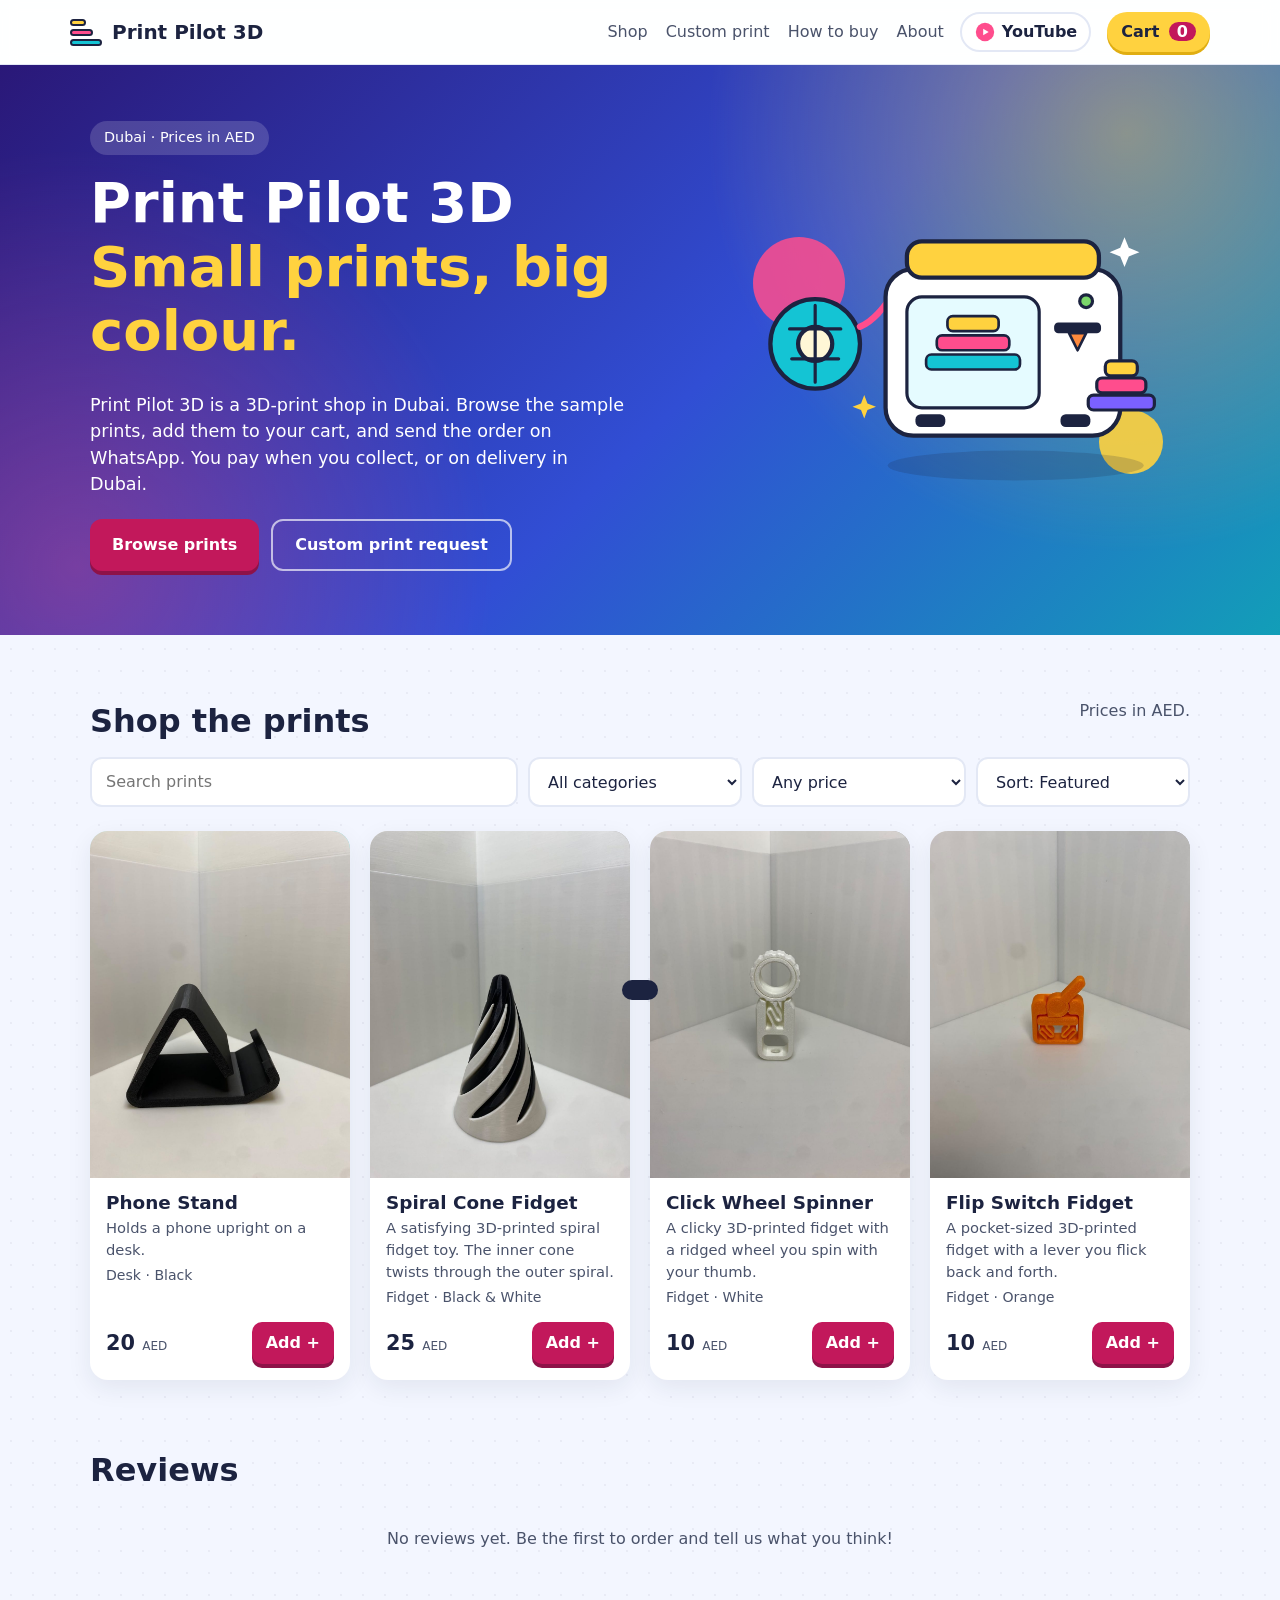
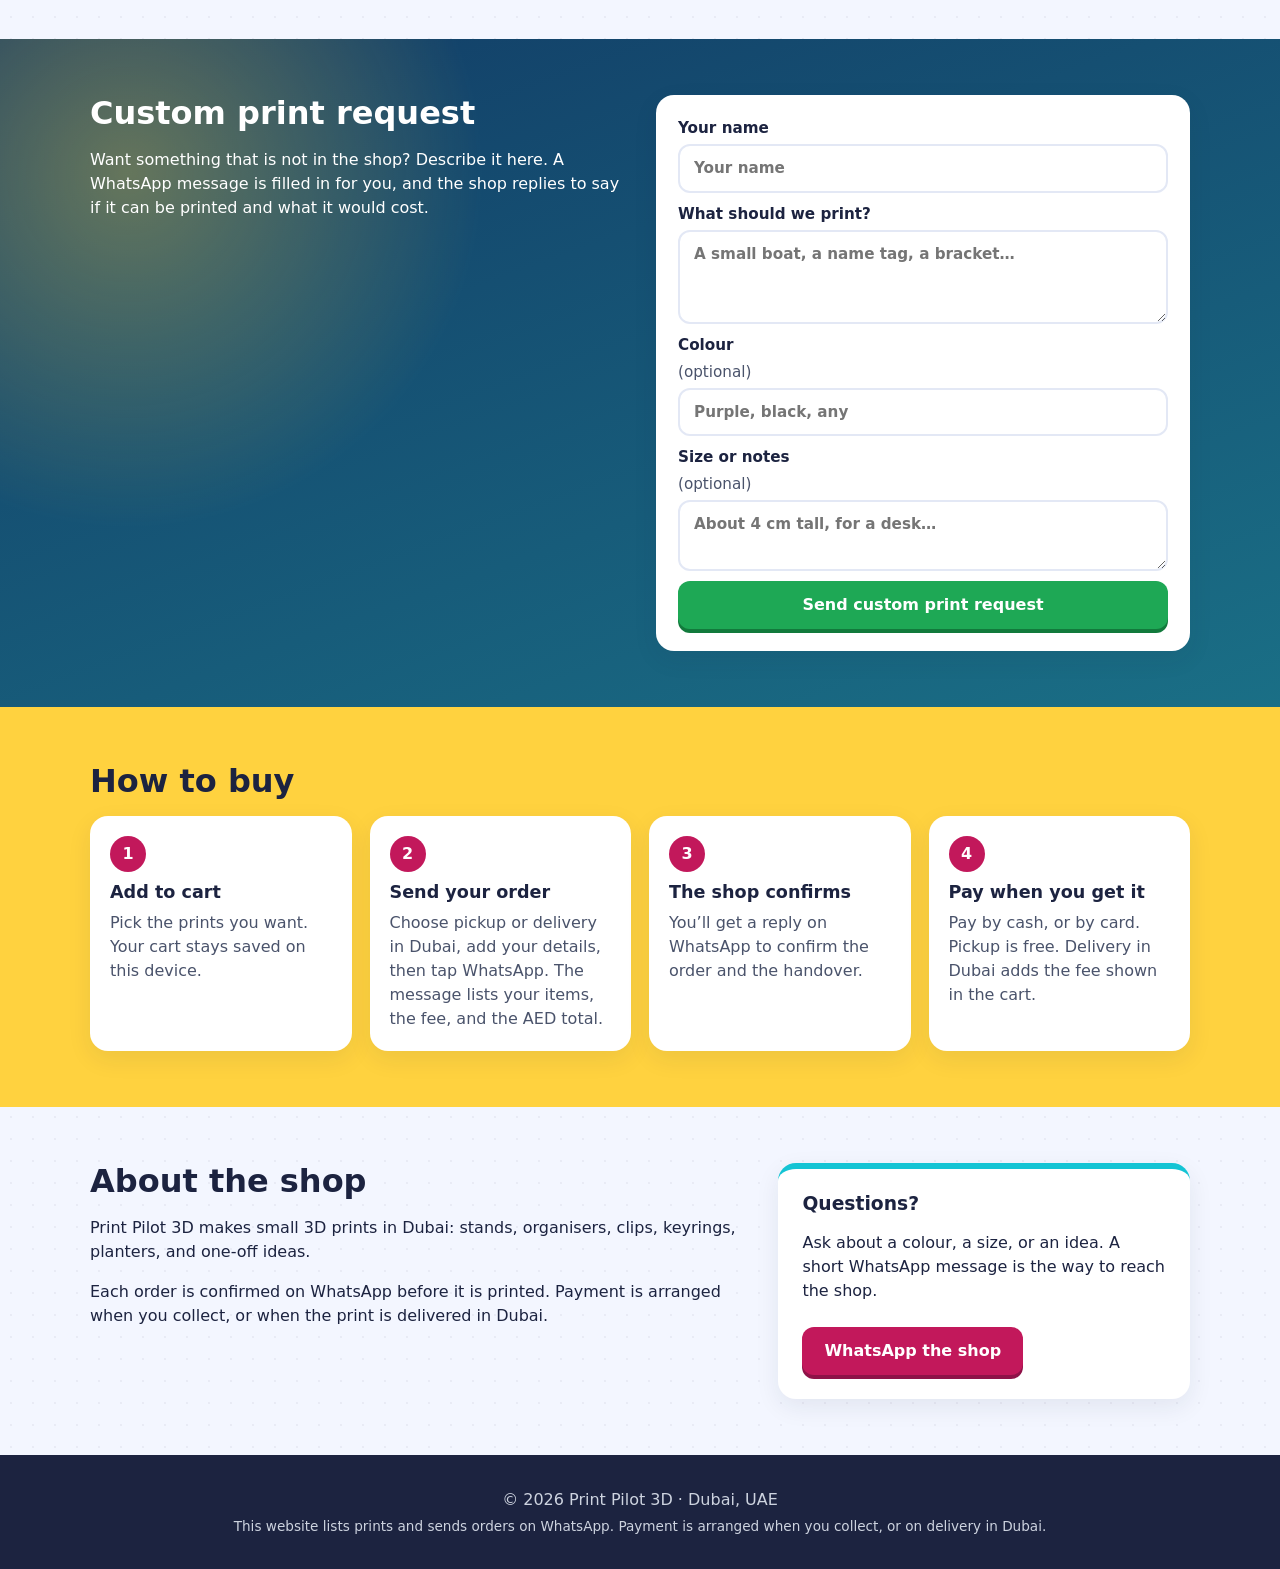
==== commit 72cd5acd: "Add the click wheel and flip switch fidgets List both real prints at 10 AED with their photos and th" ====
--- a/index.html
+++ b/index.html
@@ -68,6 +68,34 @@
         "availability": "https://schema.org/InStock",
         "url": "https://printpilot3d.github.io/"
       }
+    },
+    {
+      "@type": "Product",
+      "name": "Click Wheel Spinner",
+      "image": "https://printpilot3d.github.io/images/click-wheel-spinner-1.jpg",
+      "description": "A clicky 3D-printed fidget with a ridged wheel you spin with your thumb.",
+      "brand": { "@type": "Brand", "name": "Print Pilot 3D" },
+      "offers": {
+        "@type": "Offer",
+        "price": "10",
+        "priceCurrency": "AED",
+        "availability": "https://schema.org/InStock",
+        "url": "https://printpilot3d.github.io/"
+      }
+    },
+    {
+      "@type": "Product",
+      "name": "Flip Switch Fidget",
+      "image": "https://printpilot3d.github.io/images/flip-switch-fidget-1.jpg",
+      "description": "A pocket-sized 3D-printed fidget with a lever you flick back and forth.",
+      "brand": { "@type": "Brand", "name": "Print Pilot 3D" },
+      "offers": {
+        "@type": "Offer",
+        "price": "10",
+        "priceCurrency": "AED",
+        "availability": "https://schema.org/InStock",
+        "url": "https://printpilot3d.github.io/"
+      }
     }
   ]
 }
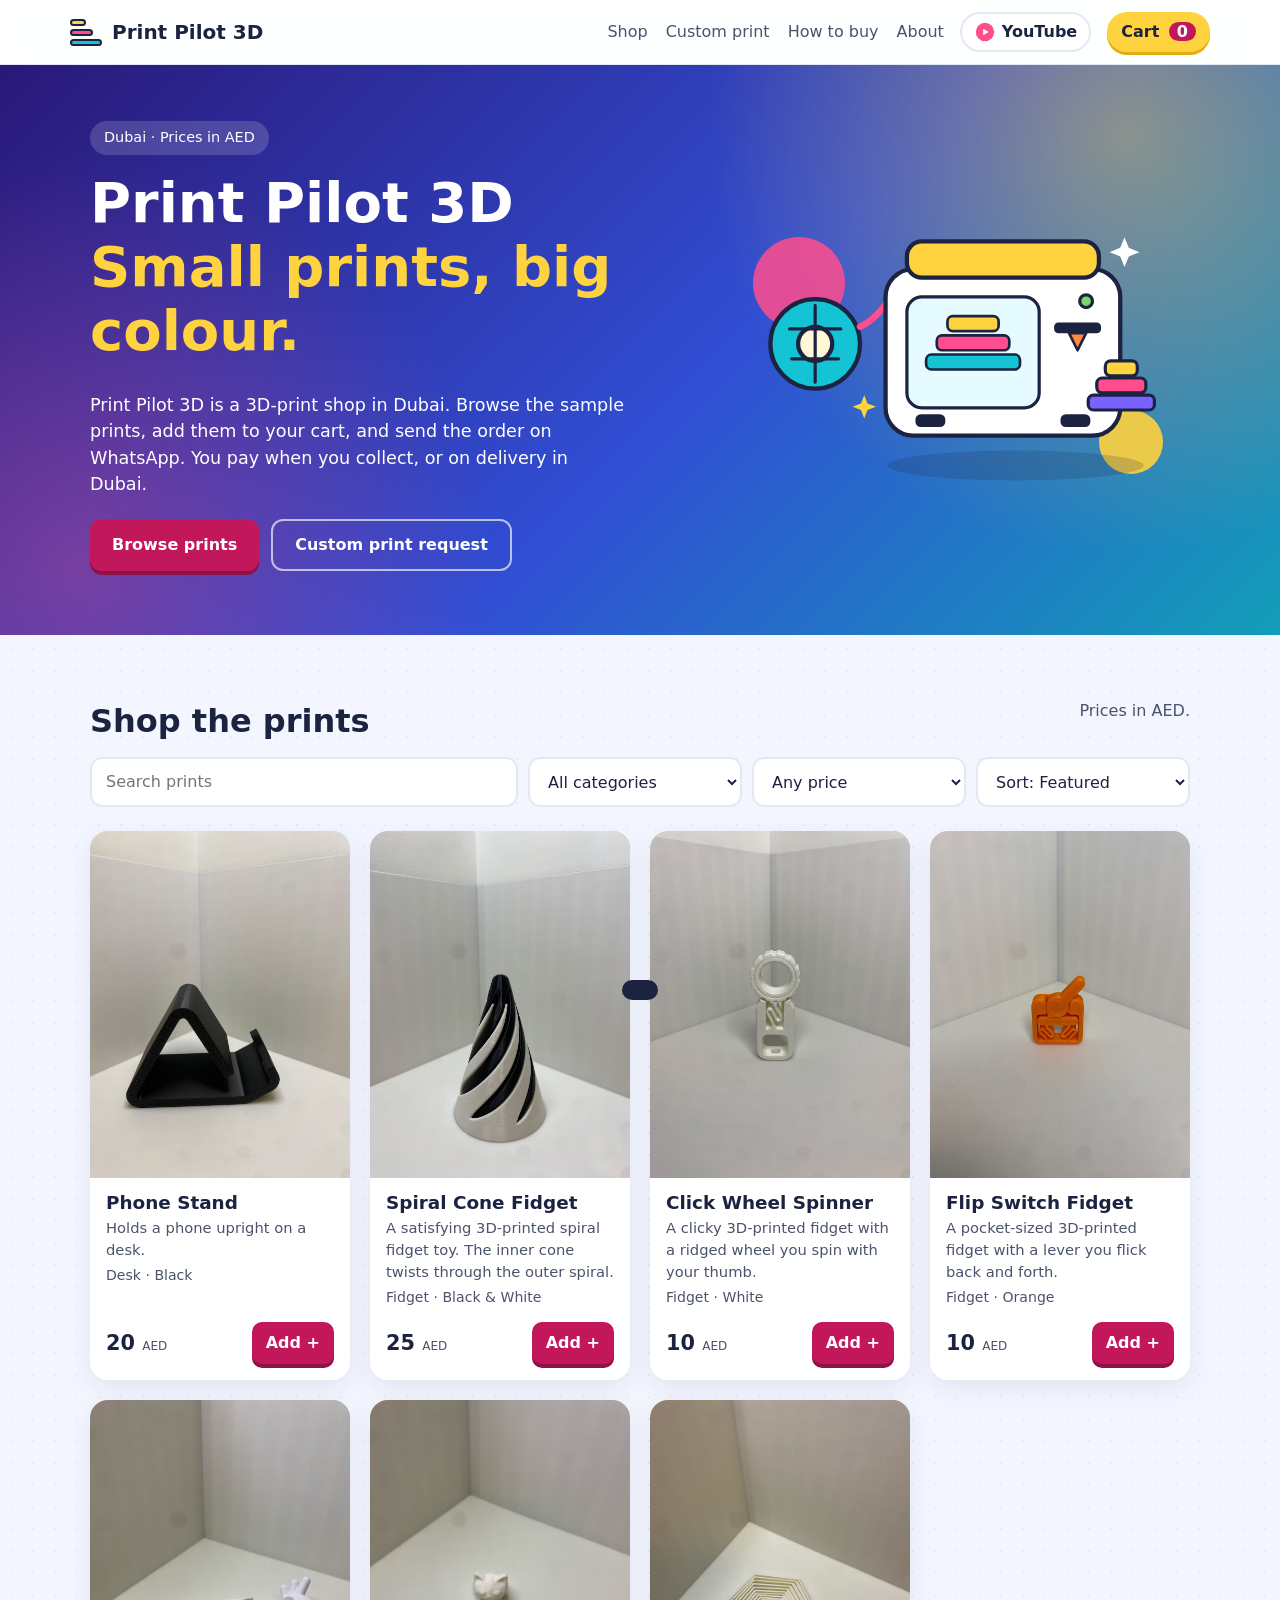
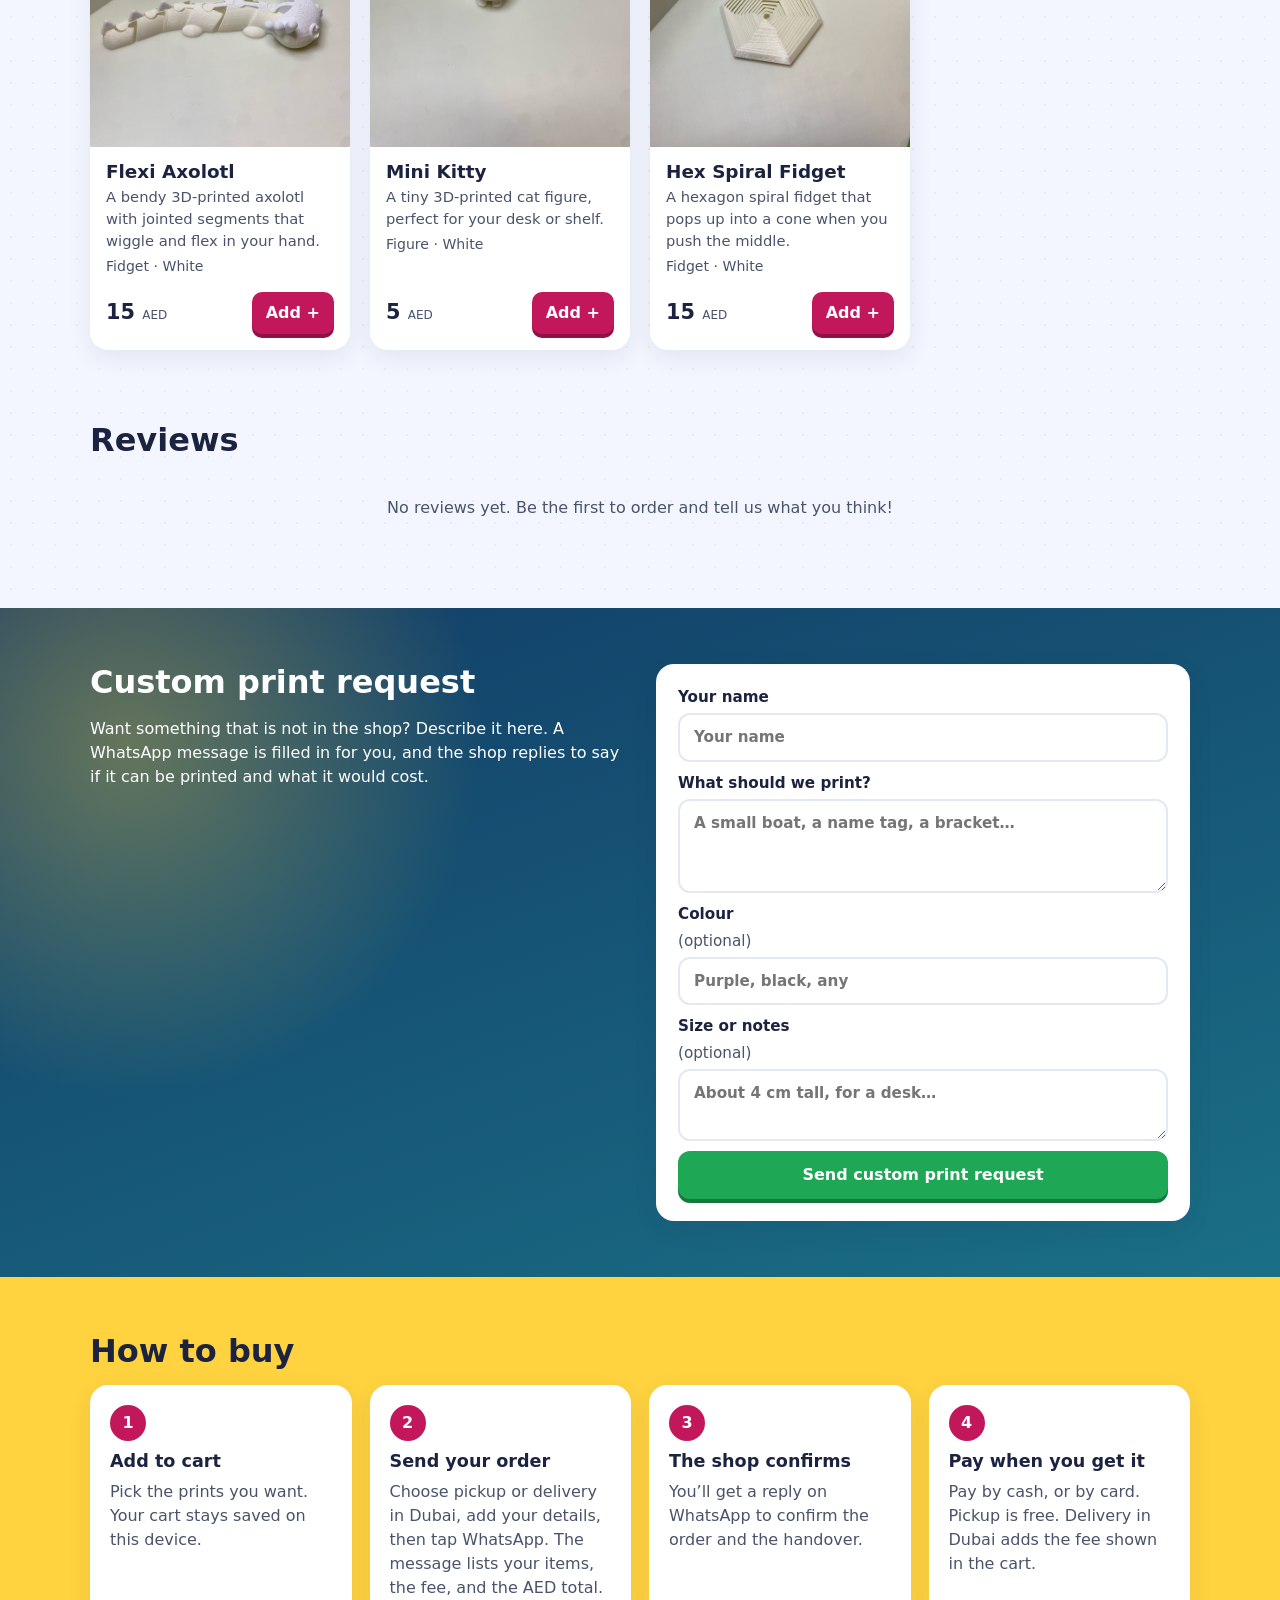
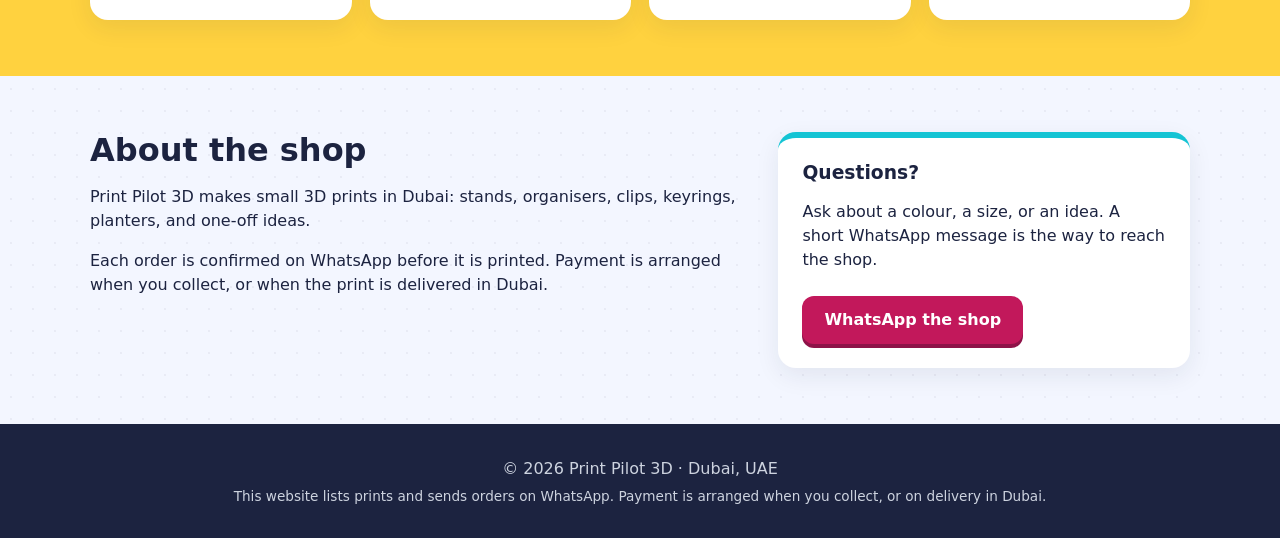
==== commit 5372fd81: "Add the axolotl, kitty, and hex spiral fidgets List the three prints with their photos and Ziina car" ====
--- a/index.html
+++ b/index.html
@@ -96,6 +96,48 @@
         "availability": "https://schema.org/InStock",
         "url": "https://printpilot3d.github.io/"
       }
+    },
+    {
+      "@type": "Product",
+      "name": "Flexi Axolotl",
+      "image": "https://printpilot3d.github.io/images/flexi-axolotl-1.jpg",
+      "description": "A bendy 3D-printed axolotl with jointed segments that wiggle and flex in your hand.",
+      "brand": { "@type": "Brand", "name": "Print Pilot 3D" },
+      "offers": {
+        "@type": "Offer",
+        "price": "15",
+        "priceCurrency": "AED",
+        "availability": "https://schema.org/InStock",
+        "url": "https://printpilot3d.github.io/"
+      }
+    },
+    {
+      "@type": "Product",
+      "name": "Mini Kitty",
+      "image": "https://printpilot3d.github.io/images/mini-kitty-1.jpg",
+      "description": "A tiny 3D-printed cat figure, perfect for your desk or shelf.",
+      "brand": { "@type": "Brand", "name": "Print Pilot 3D" },
+      "offers": {
+        "@type": "Offer",
+        "price": "5",
+        "priceCurrency": "AED",
+        "availability": "https://schema.org/InStock",
+        "url": "https://printpilot3d.github.io/"
+      }
+    },
+    {
+      "@type": "Product",
+      "name": "Hex Spiral Fidget",
+      "image": "https://printpilot3d.github.io/images/hex-spiral-fidget-1.jpg",
+      "description": "A hexagon spiral fidget that pops up into a cone when you push the middle.",
+      "brand": { "@type": "Brand", "name": "Print Pilot 3D" },
+      "offers": {
+        "@type": "Offer",
+        "price": "15",
+        "priceCurrency": "AED",
+        "availability": "https://schema.org/InStock",
+        "url": "https://printpilot3d.github.io/"
+      }
     }
   ]
 }
--- a/style.css
+++ b/style.css
@@ -307,10 +307,11 @@
 .stars { margin: 0 0 8px; color: #7a5b00; letter-spacing: .08em; font-size: 1.05rem; }
 
 /* Picture backgrounds. The class is "t-" plus the category in lowercase.
-   Desk, Tech, Fidget, Cables, Gifts, and Home are ready. A new category uses purple
+   Desk, Tech, Fidget, Figure, Cables, Gifts, and Home are ready. A new category uses purple
    unless you add a matching rule here. */
 .t-desk { background: linear-gradient(135deg, #c8f6fb, #14c4d4); }
 .t-fidget { background: linear-gradient(135deg, #f7f7f8, #2c2c33); }
+.t-figure { background: linear-gradient(135deg, #ffe8c7, #ff8a3d); }
 .t-tech { background: linear-gradient(135deg, #ddd6ff, #6d56e8); }
 .t-cables { background: linear-gradient(135deg, #ffe0c2, #ff8a3d); }
 .t-gifts { background: linear-gradient(135deg, #ffd0e2, #ff4d8d); }
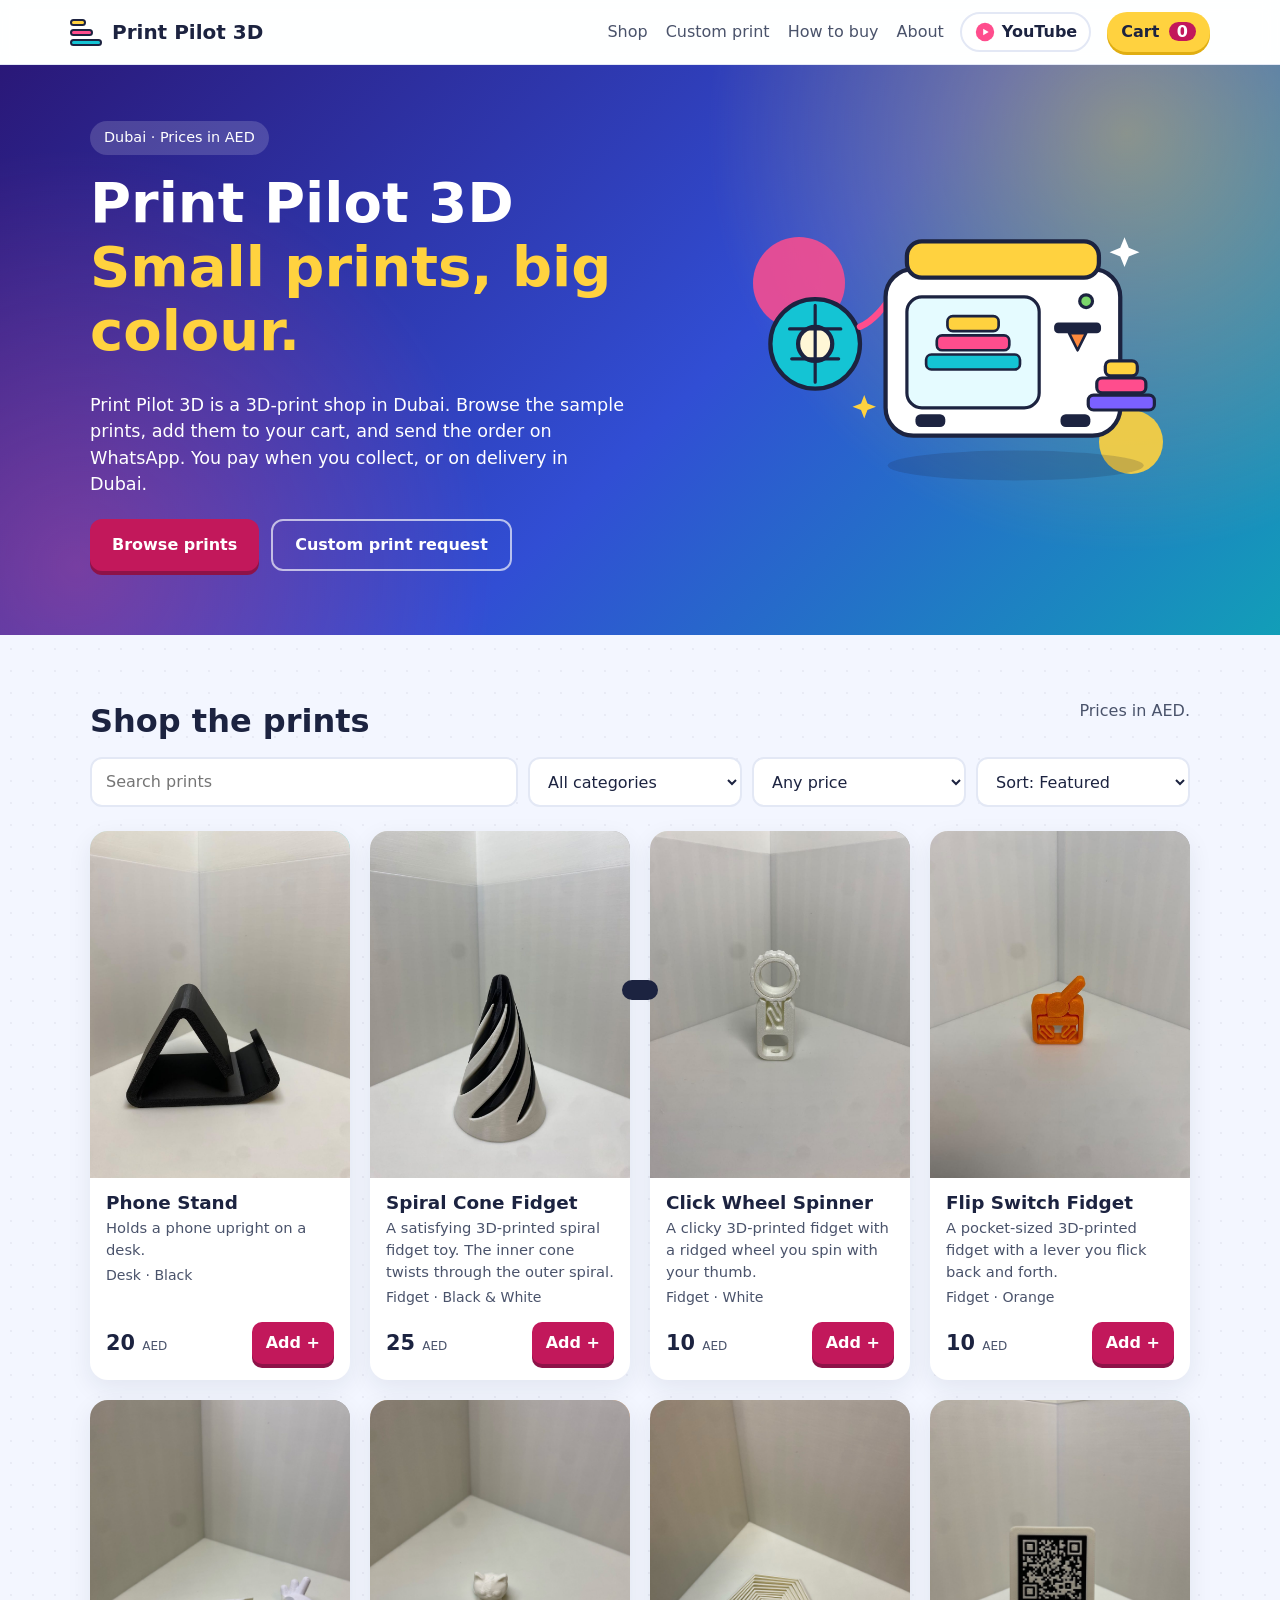
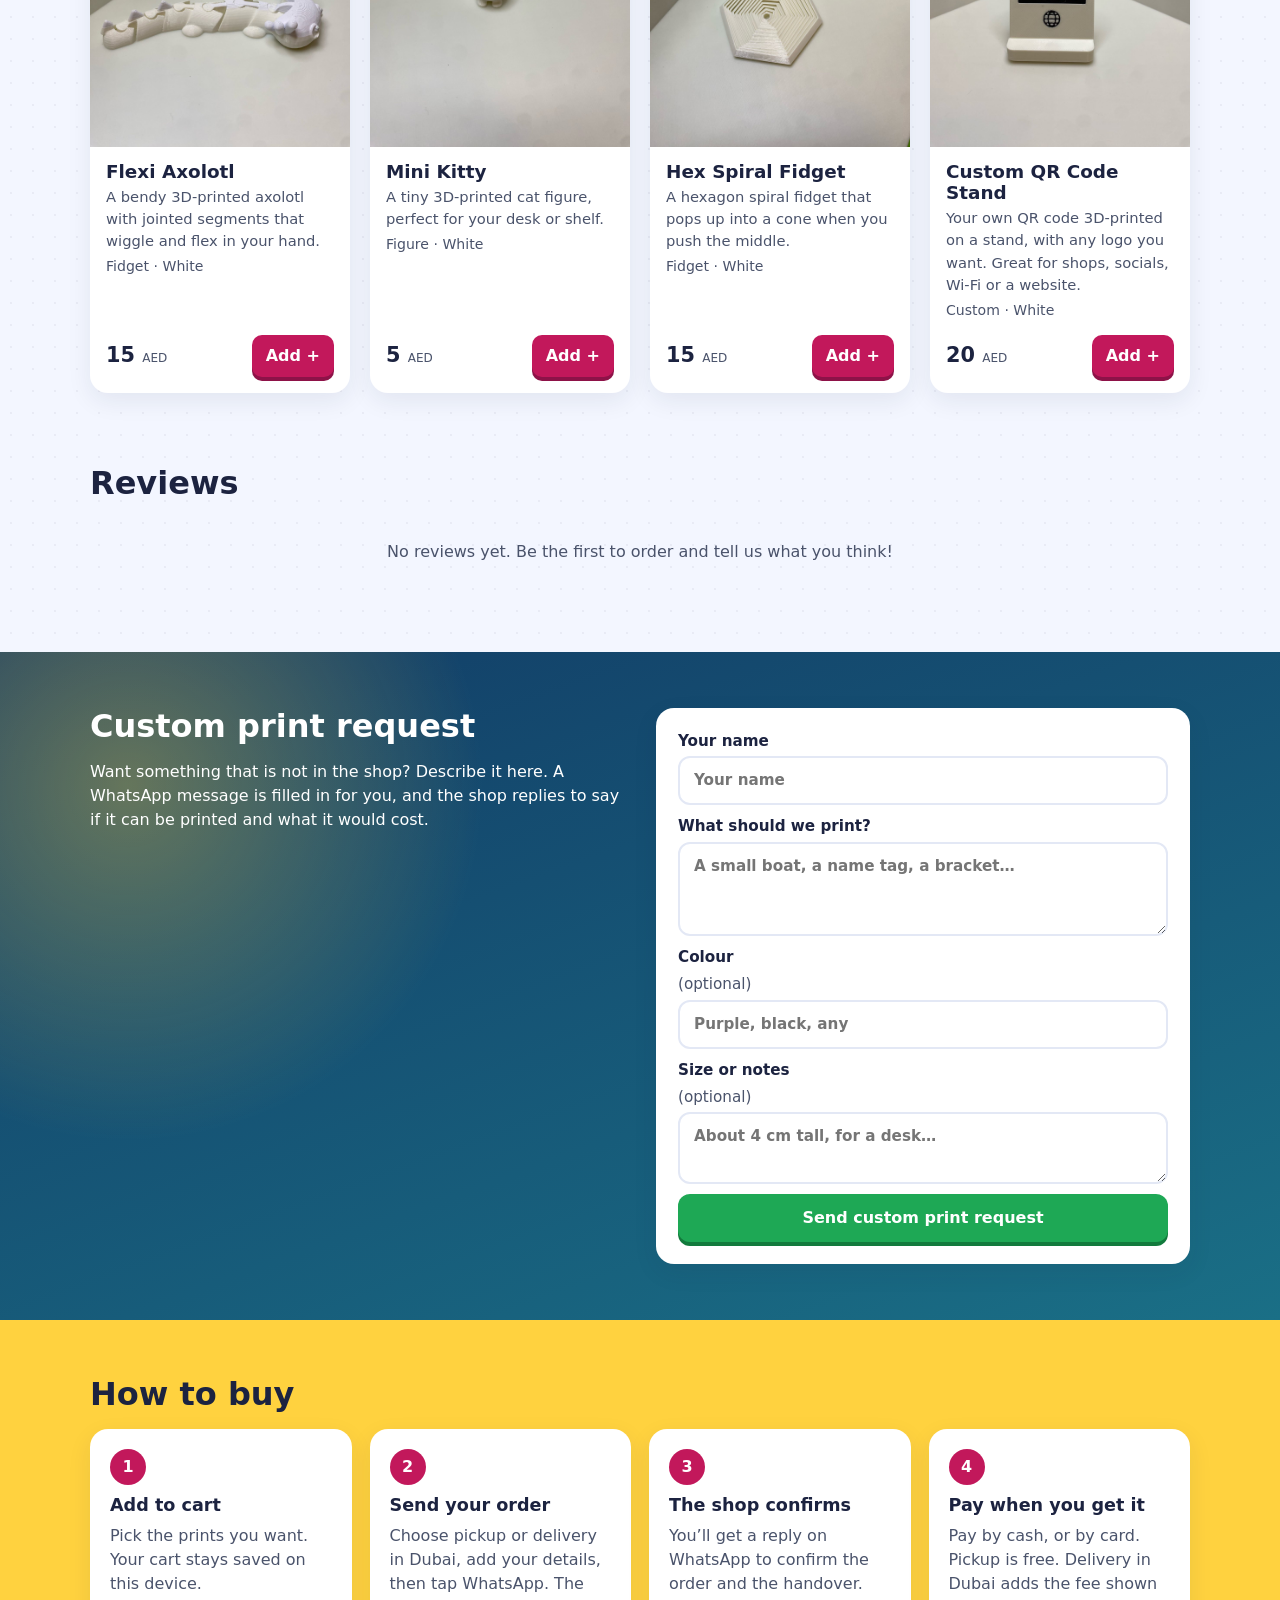
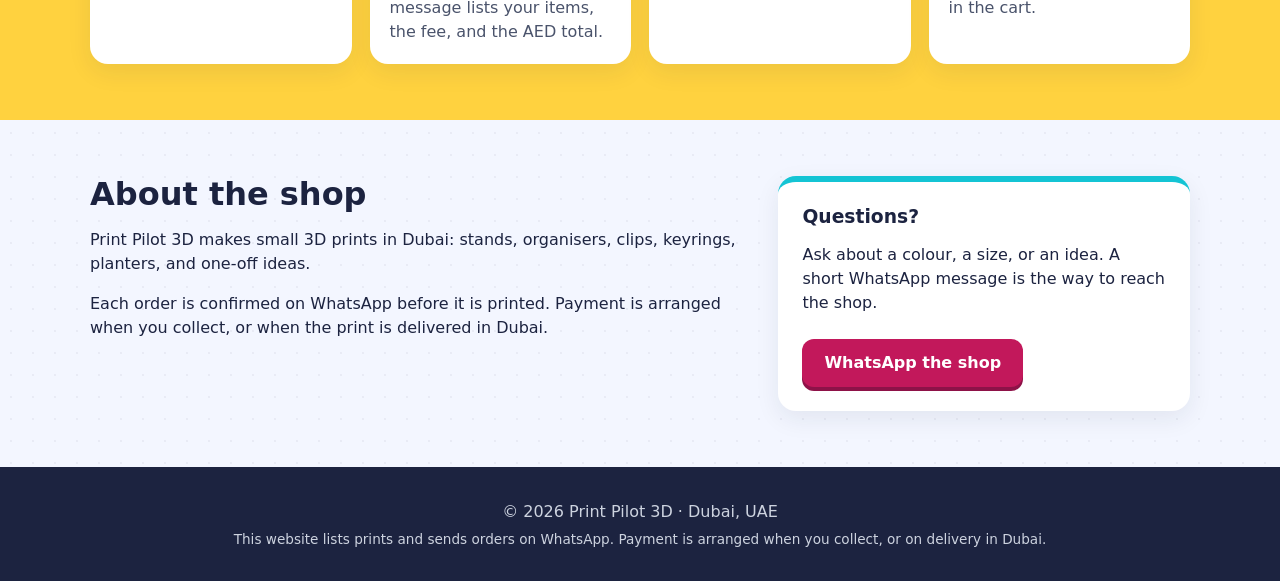
==== commit d48000a6: "Add the custom QR code stand List the 20 AED custom stand and ask for the QR link and logo when it i" ====
--- a/index.html
+++ b/index.html
@@ -138,6 +138,20 @@
         "availability": "https://schema.org/InStock",
         "url": "https://printpilot3d.github.io/"
       }
+    },
+    {
+      "@type": "Product",
+      "name": "Custom QR Code Stand",
+      "image": "https://printpilot3d.github.io/images/custom-qr-code-stand-1.jpg",
+      "description": "Your own QR code 3D-printed on a stand, with any logo you want. Great for shops, socials, Wi-Fi or a website.",
+      "brand": { "@type": "Brand", "name": "Print Pilot 3D" },
+      "offers": {
+        "@type": "Offer",
+        "price": "20",
+        "priceCurrency": "AED",
+        "availability": "https://schema.org/InStock",
+        "url": "https://printpilot3d.github.io/"
+      }
     }
   ]
 }
@@ -364,6 +378,15 @@
     <label>Address
       <input id="addressInput" name="address" maxlength="120" autocomplete="street-address" placeholder="Full address">
     </label>
+    <div id="qrFields" hidden>
+      <label>QR code link
+        <input id="qrInput" name="qr" maxlength="200" inputmode="url" placeholder="Website, Wi-Fi page, or social link">
+      </label>
+      <label>Logo / colours
+        <input id="logoInput" name="logo" maxlength="80" placeholder="Shop name or colours">
+      </label>
+      <p class="small muted">Send your logo image to us on WhatsApp after ordering.</p>
+    </div>
     <label>Notes
       <textarea name="notes" maxlength="300" rows="2" placeholder="Colour, gate, floor, or anything else"></textarea>
     </label>
--- a/style.css
+++ b/style.css
@@ -307,12 +307,13 @@
 .stars { margin: 0 0 8px; color: #7a5b00; letter-spacing: .08em; font-size: 1.05rem; }
 
 /* Picture backgrounds. The class is "t-" plus the category in lowercase.
-   Desk, Tech, Fidget, Figure, Cables, Gifts, and Home are ready. A new category uses purple
+   Desk, Tech, Fidget, Figure, Custom, Cables, Gifts, and Home are ready. A new category uses purple
    unless you add a matching rule here. */
 .t-desk { background: linear-gradient(135deg, #c8f6fb, #14c4d4); }
 .t-fidget { background: linear-gradient(135deg, #f7f7f8, #2c2c33); }
 .t-figure { background: linear-gradient(135deg, #ffe8c7, #ff8a3d); }
 .t-tech { background: linear-gradient(135deg, #ddd6ff, #6d56e8); }
+.t-custom { background: linear-gradient(135deg, #e7f9fc, #14c4d4); }
 .t-cables { background: linear-gradient(135deg, #ffe0c2, #ff8a3d); }
 .t-gifts { background: linear-gradient(135deg, #ffd0e2, #ff4d8d); }
 .t-home { background: linear-gradient(135deg, #d9f5c8, #5cb85c); }
@@ -457,8 +458,8 @@
 .ship-option strong { display: block; font-weight: 700; }
 .ship-option small { display: block; color: var(--muted); font-weight: 500; }
 .ship-option input { width: 1.15rem; height: 1.15rem; margin: 0; accent-color: var(--cyan-d); }
-#addressFields { display: grid; gap: 10px; }
-#addressFields[hidden] { display: none; }
+#addressFields, #qrFields { display: grid; gap: 10px; }
+#addressFields[hidden], #qrFields[hidden] { display: none; }
 .order-form { display: flex; flex-direction: column; gap: 10px; margin-top: 6px; }
 .order-form h3 { margin: 0; }
 .form-error { color: var(--magenta-d); margin: 0; font-size: .9rem; font-weight: 600; }
